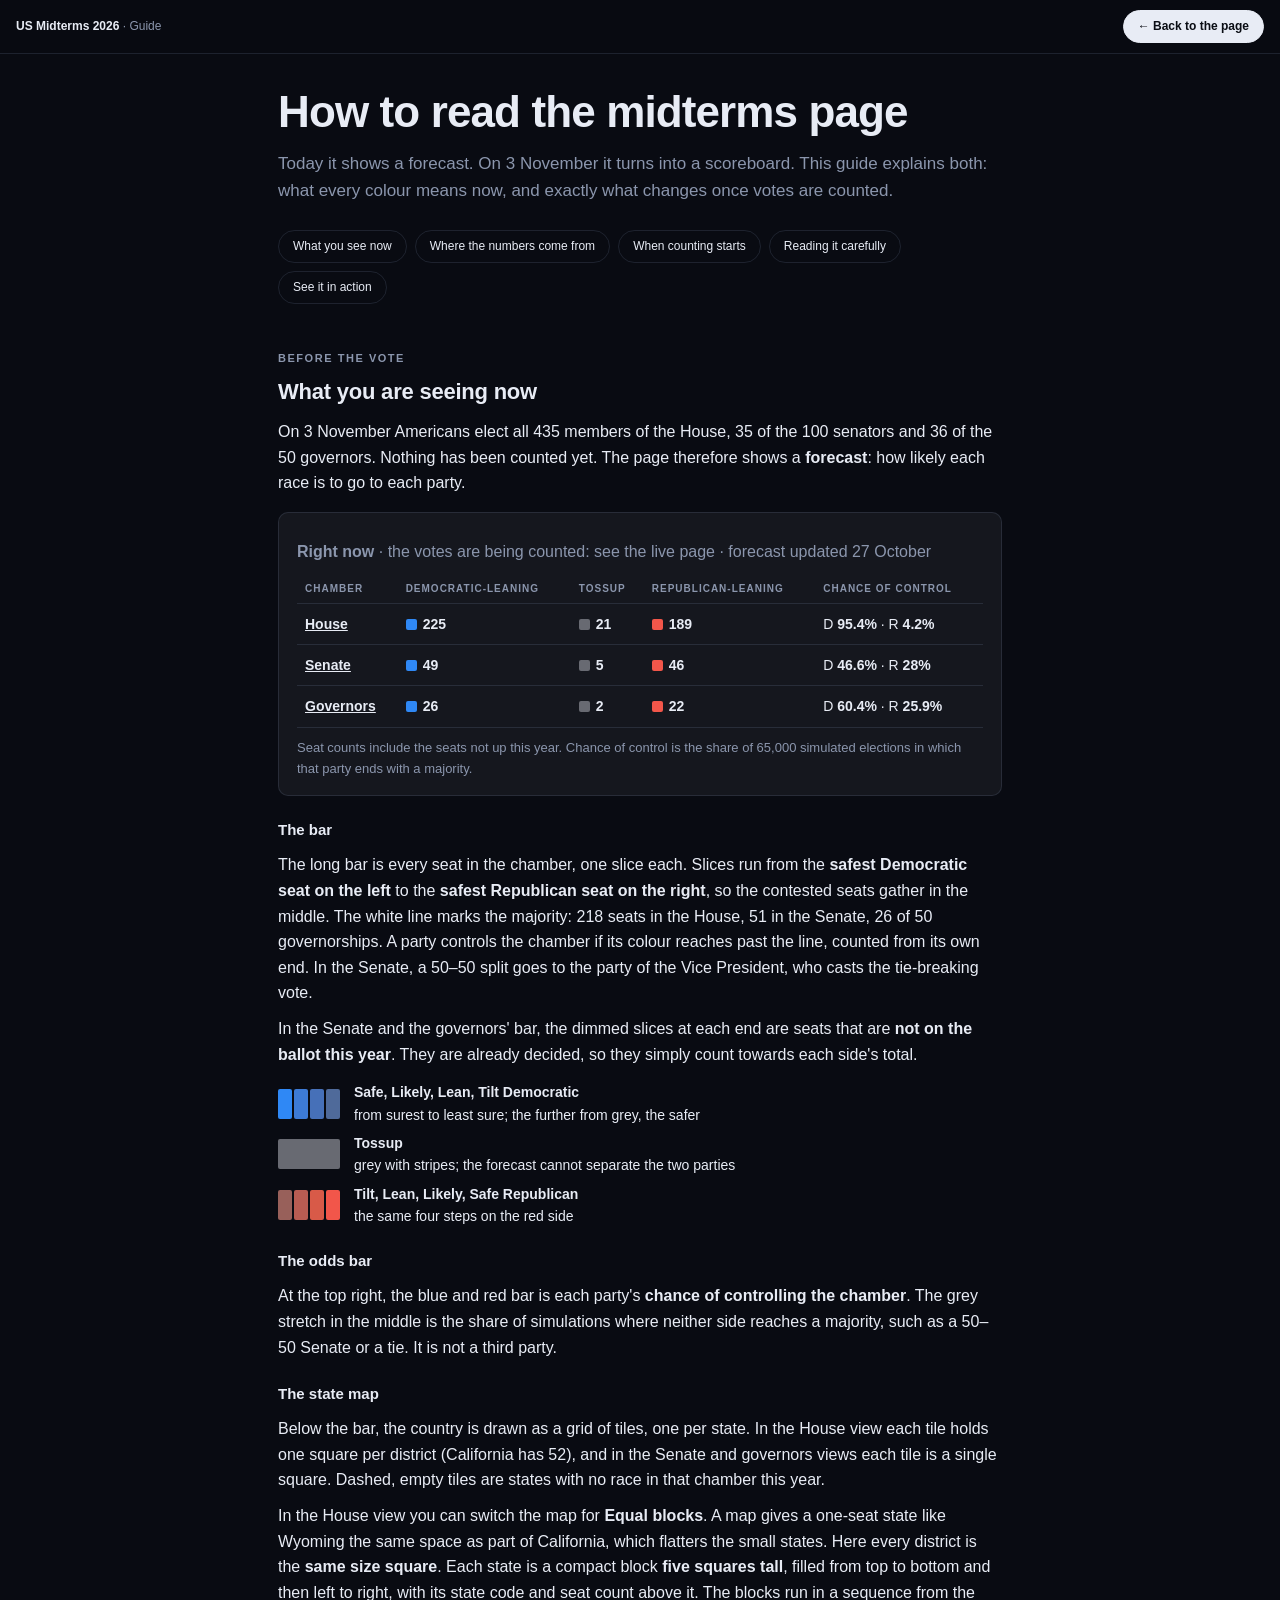
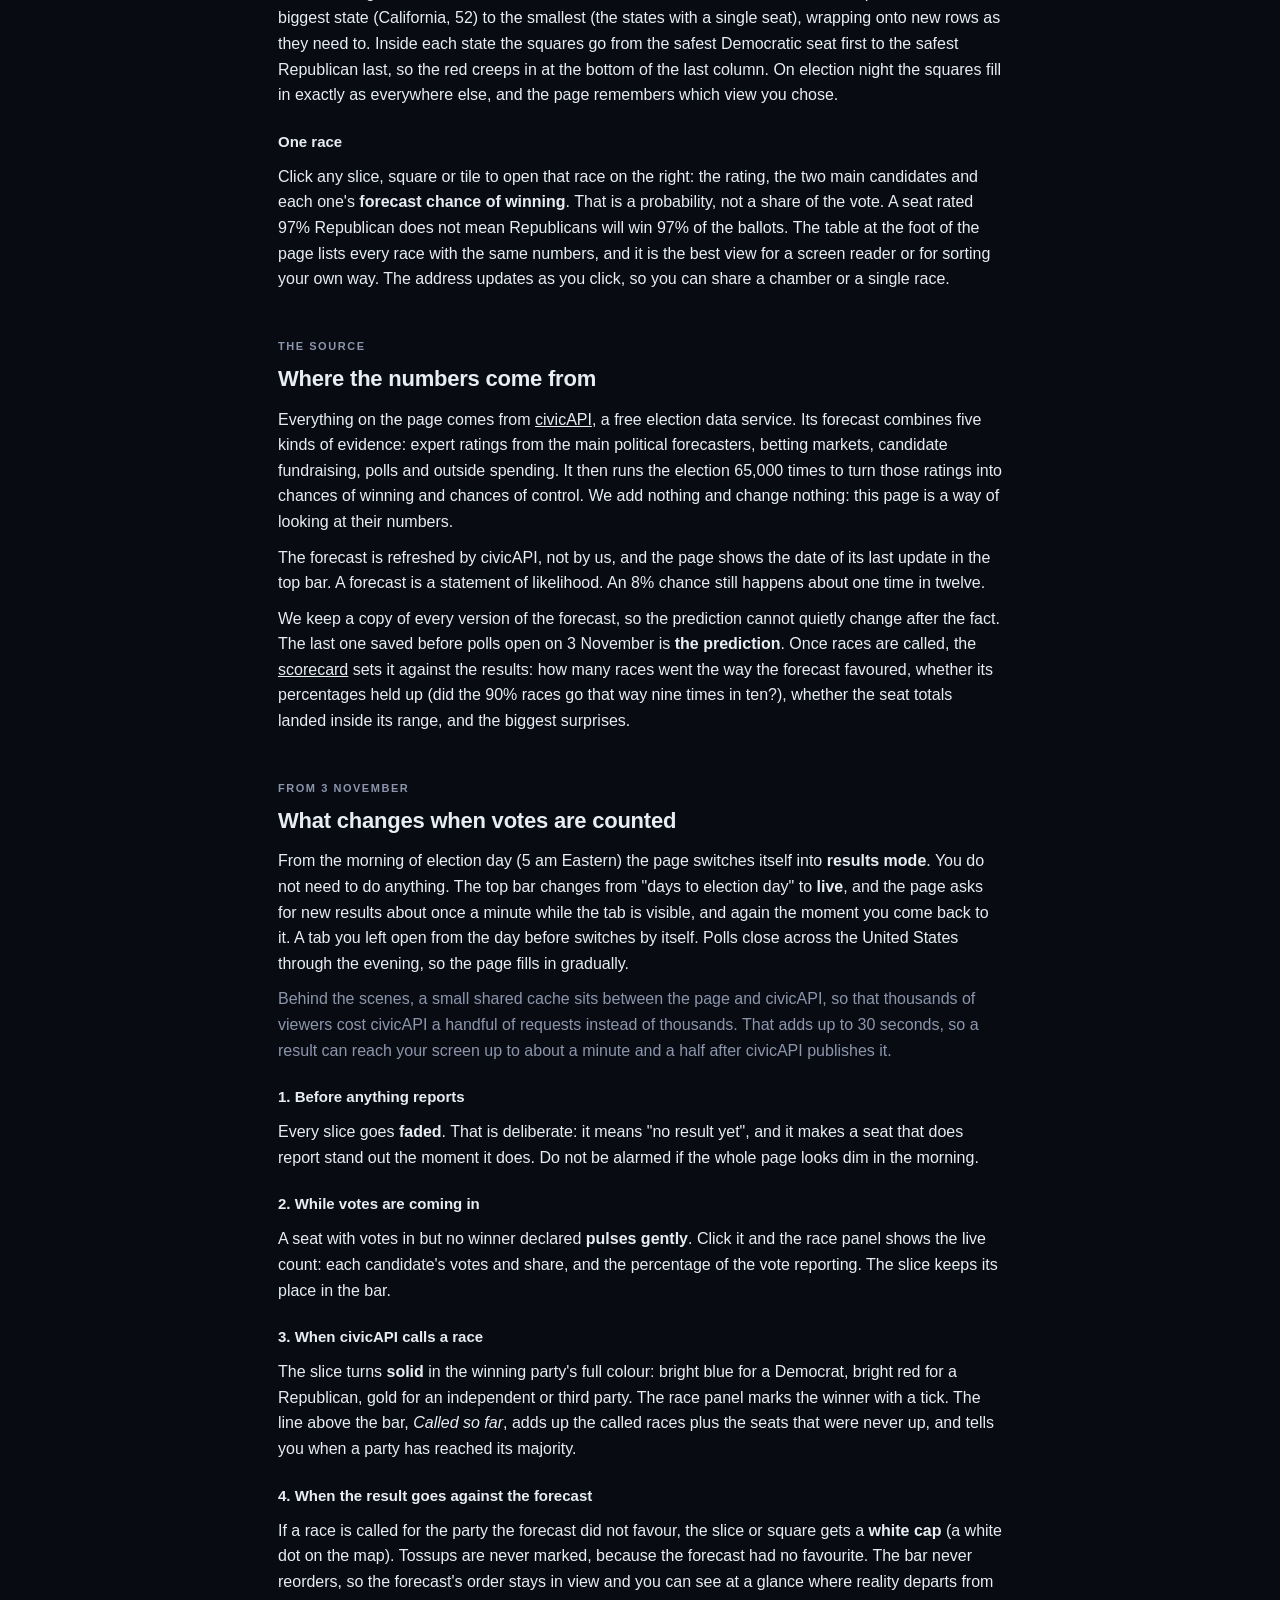
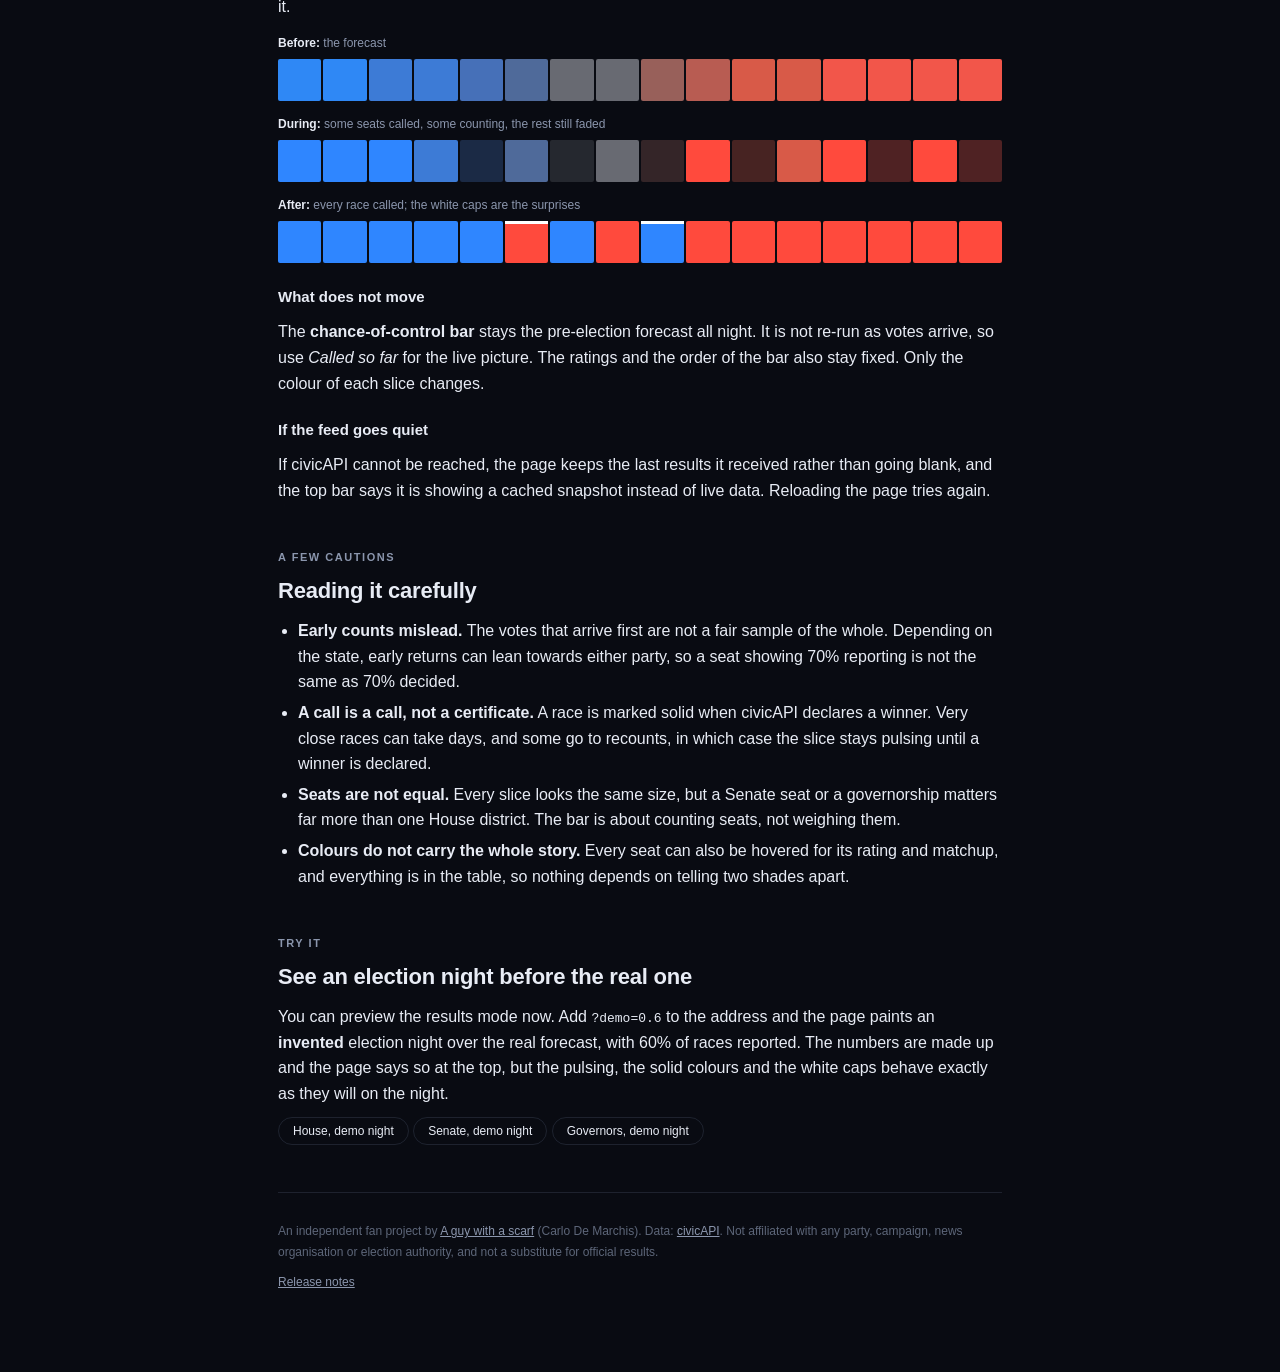
==== help/index.html @ 41df9115 "Senate: keep civicAPI's sound race ratings when its totals and odds are broken The 27 Oct Senate for" ====
<!doctype html>
<html lang="en">
<head>
<meta charset="utf-8">
<meta name="viewport" content="width=device-width,initial-scale=1,viewport-fit=cover">
<title>US Midterms 2026 — Guide: how to read it</title>
<meta name="theme-color" content="#090b12">
<link rel="icon" href="data:image/svg+xml,%3Csvg xmlns='http://www.w3.org/2000/svg' viewBox='0 0 32 32'%3E%3Crect width='32' height='32' rx='6' fill='%23090b12'/%3E%3Crect x='4' y='10' width='12' height='12' fill='%233a82e8'/%3E%3Crect x='16' y='10' width='12' height='12' fill='%23f0584a'/%3E%3C/svg%3E">
<meta name="description" content="How to read the US Midterms 2026 page: what the forecast shows today, where the numbers come from, and exactly what changes on the page once votes start to be counted on 3 November.">
<link rel="canonical" href="https://elections.aguywithascarf.com/help/">
<meta property="og:type" content="article">
<meta property="og:site_name" content="A Guy With A Scarf">
<meta property="og:title" content="US Midterms 2026 — Guide: how to read it">
<meta property="og:description" content="What the forecast shows today, where the numbers come from, and exactly what changes on the page once votes start to be counted on 3 November.">
<meta property="og:url" content="https://elections.aguywithascarf.com/help/">
<meta property="og:image" content="https://elections.aguywithascarf.com/img/og.png?v=1">
<meta property="og:image:width" content="1200">
<meta property="og:image:height" content="630">
<meta name="twitter:card" content="summary_large_image">
<meta name="twitter:title" content="US Midterms 2026 — Guide: how to read it">
<meta name="twitter:description" content="What the forecast shows today, and what changes once votes start to be counted.">
<meta name="twitter:image" content="https://elections.aguywithascarf.com/img/og.png?v=1">
<!-- Umami --><script>try{/[?&#]noumami\b/.test(location.href)&&localStorage.setItem('umami.disabled','1')}catch(e){}</script><script defer src="https://m.aguywithascarf.com/k.js" data-website-id="da7c4444-fe20-4f84-baaf-47d34355418b"></script>
<script defer src="https://dataviz.aguywithascarf.com/ver.js"></script><!-- End Umami -->
<style>
:root{
  --bg:#090b12; --ink:#e8ecf5; --dim:#8b96ad; --faint:#5d6679;
  --pan:rgba(255,255,255,.05); --line:rgba(150,166,205,.15);
  --r0:#2f88f5; --r1:#3d7bd6; --r2:#4670b8; --r3:#4f6a9a; --r4:#686a72;
  --r5:#98605a; --r6:#b85c52; --r7:#d85a48; --r8:#f2564a;
  --calD:#2f86ff; --calR:#ff4a3d; --calO:#e0b84a;
}
*{box-sizing:border-box;margin:0;padding:0}
html{background:var(--bg);scroll-behavior:smooth}
body{background:var(--bg);color:var(--ink);font-family:"Helvetica Neue",Helvetica,Arial,sans-serif;font-weight:300;
  -webkit-font-smoothing:antialiased;line-height:1.6}
a{color:var(--ink)}
b,strong{font-weight:700}
#top{position:sticky;top:0;z-index:20;display:flex;justify-content:space-between;align-items:center;gap:12px;flex-wrap:wrap;
  padding:10px 16px;background:rgba(9,11,18,.92);backdrop-filter:blur(14px);border-bottom:1px solid var(--line);font-size:12px;color:var(--dim)}
#top b{color:var(--ink)}
.pill{border:1px solid var(--line);color:var(--ink);border-radius:99px;padding:6px 14px;text-decoration:none;font-size:12px}
.pill:hover{border-color:rgba(150,166,205,.4)}
.pill.on{background:var(--ink);color:#0a0d14;font-weight:700;border-color:var(--ink)}
main{max-width:760px;margin:0 auto;padding:34px 18px 70px}
h1{font-size:clamp(28px,6vw,44px);font-weight:700;letter-spacing:-.02em;line-height:1.08;margin-bottom:14px}
.lede{font-size:17px;color:var(--dim);margin-bottom:26px}
h2{font-size:22px;font-weight:700;letter-spacing:-.01em;margin:46px 0 10px}
h2 small{display:block;font-size:11px;font-weight:700;letter-spacing:.14em;text-transform:uppercase;color:var(--dim);margin-bottom:6px}
h3{font-size:15px;font-weight:700;margin:22px 0 4px}
p{margin:10px 0}
p.dim,.dim{color:var(--dim)}
ul{margin:10px 0 10px 20px}
li{margin:5px 0}
.toc{display:flex;flex-wrap:wrap;gap:8px;margin:0 0 6px}
.card{background:var(--pan);border:1px solid var(--line);border-radius:10px;padding:16px 18px;margin:16px 0}
table{border-collapse:collapse;width:100%;font-size:14px}
th{font-size:10px;letter-spacing:.1em;text-transform:uppercase;color:var(--dim);text-align:left;padding:6px 8px;border-bottom:1px solid var(--line)}
td{padding:9px 8px;border-bottom:1px solid var(--line);white-space:nowrap}
td:first-child a{font-weight:700}
.n{font-variant-numeric:tabular-nums;font-weight:700}
.sw{display:inline-block;width:11px;height:11px;border-radius:2px;margin-right:6px;vertical-align:-1px}
.tblwrap{overflow-x:auto}

/* the little illustrations reuse the app's own colours and states */
.stage{margin:14px 0 4px}
.stage .cap{font-size:12px;color:var(--dim);margin:0 0 6px}
.stage .cap b{color:var(--ink)}
.mini{display:flex;gap:2px;height:42px}
.mini i{flex:1 1 0;border-radius:2px;position:relative;background:var(--c)}
.r0{--c:var(--r0)}.r1{--c:var(--r1)}.r2{--c:var(--r2)}.r3{--c:var(--r3)}
.r4{--c:var(--r4);background-image:repeating-linear-gradient(135deg,rgba(255,255,255,.32) 0 2px,transparent 2px 5px)}
.r5{--c:var(--r5)}.r6{--c:var(--r6)}.r7{--c:var(--r7)}.r8{--c:var(--r8)}
.p{opacity:.3}
.c{animation:pulse 1.5s ease-in-out infinite}
.cD{--c:var(--calD);background-image:none}.cR{--c:var(--calR);background-image:none}.cO{--c:var(--calO);background-image:none}
.up::after{content:"";position:absolute;left:0;right:0;top:0;height:3px;background:#fff}
@keyframes pulse{0%,100%{opacity:1}50%{opacity:.45}}
@media (prefers-reduced-motion:reduce){.c{animation:none}}
.key{display:grid;grid-template-columns:62px 1fr;gap:6px 14px;align-items:center;margin:14px 0}
.key .mini{height:30px}
.key .mini i{border-radius:2px}
.key .mini.one{width:62px}
.key span{font-size:14px}
.key span b{display:block}
.note{border-left:3px solid var(--line);padding:2px 0 2px 14px;color:var(--dim);margin:14px 0}
.note b{color:var(--ink)}
#foot{margin-top:50px;padding-top:18px;border-top:1px solid var(--line);font-size:12px;color:var(--faint);line-height:1.7}
#foot a{color:var(--dim)}
</style>
</head>
<body>
<div id="top">
  <span><b>US Midterms 2026</b> · Guide</span>
  <a class="pill on" href="../">← Back to the page</a>
</div>

<main>
  <h1>How to read the midterms page</h1>
  <p class="lede">Today it shows a forecast. On 3 November it turns into a scoreboard. This guide explains both: what every colour means now, and exactly what changes once votes are counted.</p>
  <div class="toc">
    <a class="pill" href="#now">What you see now</a>
    <a class="pill" href="#numbers">Where the numbers come from</a>
    <a class="pill" href="#night">When counting starts</a>
    <a class="pill" href="#careful">Reading it carefully</a>
    <a class="pill" href="#demo">See it in action</a>
  </div>

  <h2 id="now"><small>Before the vote</small>What you are seeing now</h2>
  <p>On 3 November Americans elect all 435 members of the House, 35 of the 100 senators and 36 of the 50 governors. Nothing has been counted yet. The page therefore shows a <strong>forecast</strong>: how likely each race is to go to each party.</p>

  <div class="card" id="rightnow">
    <p class="dim" id="rn-head">Loading today's forecast…</p>
    <div class="tblwrap"><table id="rn-tbl" hidden>
      <thead><tr><th>Chamber</th><th>Democratic-leaning</th><th>Tossup</th><th>Republican-leaning</th><th>Chance of control</th></tr></thead>
      <tbody></tbody>
    </table></div>
    <p class="dim" style="font-size:13px;margin-bottom:0">Seat counts include the seats not up this year. Chance of control is the share of 65,000 simulated elections in which that party ends with a majority.</p>
  </div>

  <h3>The bar</h3>
  <p>The long bar is every seat in the chamber, one slice each. Slices run from the <strong>safest Democratic seat on the left</strong> to the <strong>safest Republican seat on the right</strong>, so the contested seats gather in the middle. The white line marks the majority: 218 seats in the House, 51 in the Senate, 26 of 50 governorships. A party controls the chamber if its colour reaches past the line, counted from its own end. In the Senate, a 50–50 split goes to the party of the Vice President, who casts the tie-breaking vote.</p>
  <p>In the Senate and the governors' bar, the dimmed slices at each end are seats that are <strong>not on the ballot this year</strong>. They are already decided, so they simply count towards each side's total.</p>

  <div class="key">
    <div class="mini one"><i class="r0"></i><i class="r1"></i><i class="r2"></i><i class="r3"></i></div>
    <span><b>Safe, Likely, Lean, Tilt Democratic</b>from surest to least sure; the further from grey, the safer</span>
    <div class="mini one"><i class="r4"></i></div>
    <span><b>Tossup</b>grey with stripes; the forecast cannot separate the two parties</span>
    <div class="mini one"><i class="r5"></i><i class="r6"></i><i class="r7"></i><i class="r8"></i></div>
    <span><b>Tilt, Lean, Likely, Safe Republican</b>the same four steps on the red side</span>
  </div>

  <h3>The odds bar</h3>
  <p>At the top right, the blue and red bar is each party's <strong>chance of controlling the chamber</strong>. The grey stretch in the middle is the share of simulations where neither side reaches a majority, such as a 50–50 Senate or a tie. It is not a third party.</p>

  <h3>The state map</h3>
  <p>Below the bar, the country is drawn as a grid of tiles, one per state. In the House view each tile holds one square per district (California has 52), and in the Senate and governors views each tile is a single square. Dashed, empty tiles are states with no race in that chamber this year.</p>
  <p>In the House view you can switch the map for <strong>Equal blocks</strong>. A map gives a one-seat state like Wyoming the same space as part of California, which flatters the small states. Here every district is the <strong>same size square</strong>. Each state is a compact block <strong>five squares tall</strong>, filled from top to bottom and then left to right, with its state code and seat count above it. The blocks run in a sequence from the biggest state (California, 52) to the smallest (the states with a single seat), wrapping onto new rows as they need to. Inside each state the squares go from the safest Democratic seat first to the safest Republican last, so the red creeps in at the bottom of the last column. On election night the squares fill in exactly as everywhere else, and the page remembers which view you chose.</p>

  <h3>One race</h3>
  <p>Click any slice, square or tile to open that race on the right: the rating, the two main candidates and each one's <strong>forecast chance of winning</strong>. That is a probability, not a share of the vote. A seat rated 97% Republican does not mean Republicans will win 97% of the ballots. The table at the foot of the page lists every race with the same numbers, and it is the best view for a screen reader or for sorting your own way. The address updates as you click, so you can share a chamber or a single race.</p>

  <h2 id="numbers"><small>The source</small>Where the numbers come from</h2>
  <p>Everything on the page comes from <a href="https://civicapi.org" target="_blank" rel="noopener">civicAPI</a>, a free election data service. Its forecast combines five kinds of evidence: expert ratings from the main political forecasters, betting markets, candidate fundraising, polls and outside spending. It then runs the election 65,000 times to turn those ratings into chances of winning and chances of control. We add nothing and change nothing: this page is a way of looking at their numbers.</p>
  <p>The forecast is refreshed by civicAPI, not by us, and the page shows the date of its last update in the top bar. A forecast is a statement of likelihood. An 8% chance still happens about one time in twelve.</p>
  <p>We keep a copy of every version of the forecast, so the prediction cannot quietly change after the fact. The last one saved before polls open on 3 November is <strong>the prediction</strong>. Once races are called, the <a href="../scorecard/">scorecard</a> sets it against the results: how many races went the way the forecast favoured, whether its percentages held up (did the 90% races go that way nine times in ten?), whether the seat totals landed inside its range, and the biggest surprises.</p>

  <h2 id="night"><small>From 3 November</small>What changes when votes are counted</h2>
  <p>From the morning of election day (5 am Eastern) the page switches itself into <strong>results mode</strong>. You do not need to do anything. The top bar changes from "days to election day" to <strong>live</strong>, and the page asks for new results about once a minute while the tab is visible, and again the moment you come back to it. A tab you left open from the day before switches by itself. Polls close across the United States through the evening, so the page fills in gradually.</p>
  <p class="dim">Behind the scenes, a small shared cache sits between the page and civicAPI, so that thousands of viewers cost civicAPI a handful of requests instead of thousands. That adds up to 30 seconds, so a result can reach your screen up to about a minute and a half after civicAPI publishes it.</p>

  <h3>1. Before anything reports</h3>
  <p>Every slice goes <strong>faded</strong>. That is deliberate: it means "no result yet", and it makes a seat that does report stand out the moment it does. Do not be alarmed if the whole page looks dim in the morning.</p>

  <h3>2. While votes are coming in</h3>
  <p>A seat with votes in but no winner declared <strong>pulses gently</strong>. Click it and the race panel shows the live count: each candidate's votes and share, and the percentage of the vote reporting. The slice keeps its place in the bar.</p>

  <h3>3. When civicAPI calls a race</h3>
  <p>The slice turns <strong>solid</strong> in the winning party's full colour: bright blue for a Democrat, bright red for a Republican, gold for an independent or third party. The race panel marks the winner with a tick. The line above the bar, <em>Called so far</em>, adds up the called races plus the seats that were never up, and tells you when a party has reached its majority.</p>

  <h3>4. When the result goes against the forecast</h3>
  <p>If a race is called for the party the forecast did not favour, the slice or square gets a <strong>white cap</strong> (a white dot on the map). Tossups are never marked, because the forecast had no favourite. The bar never reorders, so the forecast's order stays in view and you can see at a glance where reality departs from it.</p>

  <div class="stage"><p class="cap"><b>Before:</b> the forecast</p>
    <div class="mini" data-mini="r0 r0 r1 r1 r2 r3 r4 r4 r5 r6 r7 r7 r8 r8 r8 r8" data-state=""></div></div>
  <div class="stage"><p class="cap"><b>During:</b> some seats called, some counting, the rest still faded</p>
    <div class="mini" data-mini="r0 r0 r1 r1 r2 r3 r4 r4 r5 r6 r7 r7 r8 r8 r8 r8" data-state="D D D c p c p c p R p c R p R p"></div></div>
  <div class="stage"><p class="cap"><b>After:</b> every race called; the white caps are the surprises</p>
    <div class="mini" data-mini="r0 r0 r1 r1 r2 r3 r4 r4 r5 r6 r7 r7 r8 r8 r8 r8" data-state="D D D D D R! D R D! R R R R R R R"></div></div>

  <h3>What does not move</h3>
  <p>The <strong>chance-of-control bar</strong> stays the pre-election forecast all night. It is not re-run as votes arrive, so use <em>Called so far</em> for the live picture. The ratings and the order of the bar also stay fixed. Only the colour of each slice changes.</p>

  <h3>If the feed goes quiet</h3>
  <p>If civicAPI cannot be reached, the page keeps the last results it received rather than going blank, and the top bar says it is showing a cached snapshot instead of live data. Reloading the page tries again.</p>

  <h2 id="careful"><small>A few cautions</small>Reading it carefully</h2>
  <ul>
    <li><strong>Early counts mislead.</strong> The votes that arrive first are not a fair sample of the whole. Depending on the state, early returns can lean towards either party, so a seat showing 70% reporting is not the same as 70% decided.</li>
    <li><strong>A call is a call, not a certificate.</strong> A race is marked solid when civicAPI declares a winner. Very close races can take days, and some go to recounts, in which case the slice stays pulsing until a winner is declared.</li>
    <li><strong>Seats are not equal.</strong> Every slice looks the same size, but a Senate seat or a governorship matters far more than one House district. The bar is about counting seats, not weighing them.</li>
    <li><strong>Colours do not carry the whole story.</strong> Every seat can also be hovered for its rating and matchup, and everything is in the table, so nothing depends on telling two shades apart.</li>
  </ul>

  <h2 id="demo"><small>Try it</small>See an election night before the real one</h2>
  <p>You can preview the results mode now. Add <code>?demo=0.6</code> to the address and the page paints an <strong>invented</strong> election night over the real forecast, with 60% of races reported. The numbers are made up and the page says so at the top, but the pulsing, the solid colours and the white caps behave exactly as they will on the night.</p>
  <p>
    <a class="pill" href="../?demo=0.6#house">House, demo night</a>
    <a class="pill" href="../?demo=0.6#senate">Senate, demo night</a>
    <a class="pill" href="../?demo=0.6#gov">Governors, demo night</a>
  </p>

  <div id="foot">
    <p>An independent fan project by <a href="https://dataviz.aguywithascarf.com/">A guy with a scarf</a> (Carlo De Marchis). Data: <a href="https://civicapi.org" target="_blank" rel="noopener">civicAPI</a>. Not affiliated with any party, campaign, news organisation or election authority, and not a substitute for official results.</p>
    <p><a href="https://dataviz.aguywithascarf.com/releases/#midterms">Release notes</a> <a class="agwas-ver" data-agwas-ver="midterms" href="https://dataviz.aguywithascarf.com/releases/#midterms"></a></p>
  </div>
</main>

<script>
(() => {
'use strict';
const API = 'https://civicapi.org/api/v2';
const CH = [['house','House','house',218],['senate','Senate','senate',51],['gov','Governors','governor',26]];

/* the three little illustrations: classes per bar, then a state per bar
   D / R / O = called, c = counting, p = not yet reported, a trailing ! = against the forecast */
document.querySelectorAll('[data-mini]').forEach(el => {
  const r = el.dataset.mini.split(' '), s = el.dataset.state ? el.dataset.state.split(' ') : [];
  el.innerHTML = r.map((c, i) => {
    const st = s[i] || '', up = st.endsWith('!'), k = st.replace('!', '');
    const cls = [c, k === 'c' ? 'c' : k === 'p' ? 'p' : k ? 'c' + k : '', up ? 'up' : ''].filter(Boolean).join(' ');
    return `<i class="${cls}"></i>`;
  }).join('');
});

async function getJSON(url, fallback) {
  try { const r = await fetch(url, {cache:'no-store'}); if (!r.ok) throw 0; return await r.json(); }
  catch (e) { return (await fetch(fallback)).json(); }
}
(async () => {
  try {
    const fcs = await Promise.all(CH.map(([k,,slug]) => getJSON(`${API}/forecast/${slug}/2026/civicapi`, `../data/forecast-${k}.json`)));
    // a forecast that cannot be right (seat totals that do not add up, chances of control above 100% in
    // total): when its per-race ratings are sound they are kept and only the totals and odds come from the
    // last sane copy bundled with the site; otherwise that whole copy is used
    const SIZE = {house: 435, senate: 100, gov: 50}, RACES = {house: 435, senate: 35, gov: 36}, replaced = [], fixed = [];
    const bad = (k, f) => { const t = f.totals || {}, m = f.monte_carlo || {};
      return ((t.democrat || 0) + (t.republican || 0) + (t.tossup || 0) + (t.independent || 0)) !== SIZE[k] || (m.prob_democrat_majority || 0) + (m.prob_republican_majority || 0) > 100.5; };
    const tally = st => { const r = Object.values(st).map(s => s.rating || ''); return {democrat: r.filter(x => / D$/.test(x)).length, republican: r.filter(x => / R$/.test(x)).length, tossup: r.filter(x => x === 'Tossup').length, independent: 0}; };
    for (let i = 0; i < CH.length; i++) {
      const [k, label] = CH[i];
      if (!bad(k, fcs[i])) continue;
      try {
        const old = await (await fetch(`../data/forecast-${k}.json`)).json(), f = fcs[i];
        let t = null;
        if (!bad(k, old) && Object.keys(f.states || {}).length === RACES[k]) {
          const a = tally(f.states), b = tally(old.states); t = {};
          for (const p of Object.keys(a)) t[p] = (old.totals[p] || 0) - b[p] + a[p];
          if (Object.values(t).reduce((x, y) => x + y, 0) !== SIZE[k]) t = null;
        }
        if (t) { fcs[i] = {...f, totals: t, monte_carlo: old.monte_carlo}; fixed.push(label); }
        else { fcs[i] = old; replaced.push(label); }
      } catch (e) {}
    }
    const rows = CH.map(([k, label, , need], i) => {
      const f = fcs[i], t = f.totals || {}, m = f.monte_carlo || {};
      return `<tr><td><a href="../#${k}">${label}</a></td>
        <td class="n"><span class="sw" style="background:var(--r0)"></span>${t.democrat ?? '–'}</td>
        <td class="n"><span class="sw" style="background:var(--r4)"></span>${t.tossup ?? '–'}</td>
        <td class="n"><span class="sw" style="background:var(--r8)"></span>${t.republican ?? '–'}</td>
        <td>D <span class="n">${m.prob_democrat_majority ?? '–'}%</span> · R <span class="n">${m.prob_republican_majority ?? '–'}%</span></td></tr>`;
    }).join('');
    document.querySelector('#rn-tbl tbody').innerHTML = rows;
    document.querySelector('#rn-tbl').hidden = false;
    const upd = fcs[0].last_updated ? new Date(fcs[0].last_updated + 'T00:00:00Z').toLocaleDateString('en-GB', {day:'numeric', month:'long', timeZone:'UTC'}) : '';
    const days = Math.ceil((Date.UTC(2026, 10, 3, 12) - Date.now()) / 864e5);
    const when = days > 1 ? `${days} days to election day` : days === 1 ? 'one day to election day' : days === 0 ? 'election day' : 'the votes are being counted: see the live page';
    document.getElementById('rn-head').innerHTML = `<b>Right now</b> · ${when} · forecast updated ${upd}`;
    if (fixed.length) document.getElementById('rn-head').innerHTML += `<br><span style="color:#e0b84a">civicAPI's latest ${fixed.join(' and ')} odds failed our sanity checks, so ${fixed.length > 1 ? 'those rows show' : 'that row shows'} its current race ratings with the odds from the earlier forecast.</span>`;
    if (replaced.length) document.getElementById('rn-head').innerHTML += `<br><span style="color:#e0b84a">civicAPI's latest ${replaced.join(' and ')} forecast failed our sanity checks, so ${replaced.length > 1 ? 'those rows show' : 'that row shows'} the earlier one.</span>`;
  } catch (e) {
    document.getElementById('rn-head').textContent = 'The live forecast could not be loaded. The explanation below still applies.';
  }
})();
})();
</script>
</body>
</html>
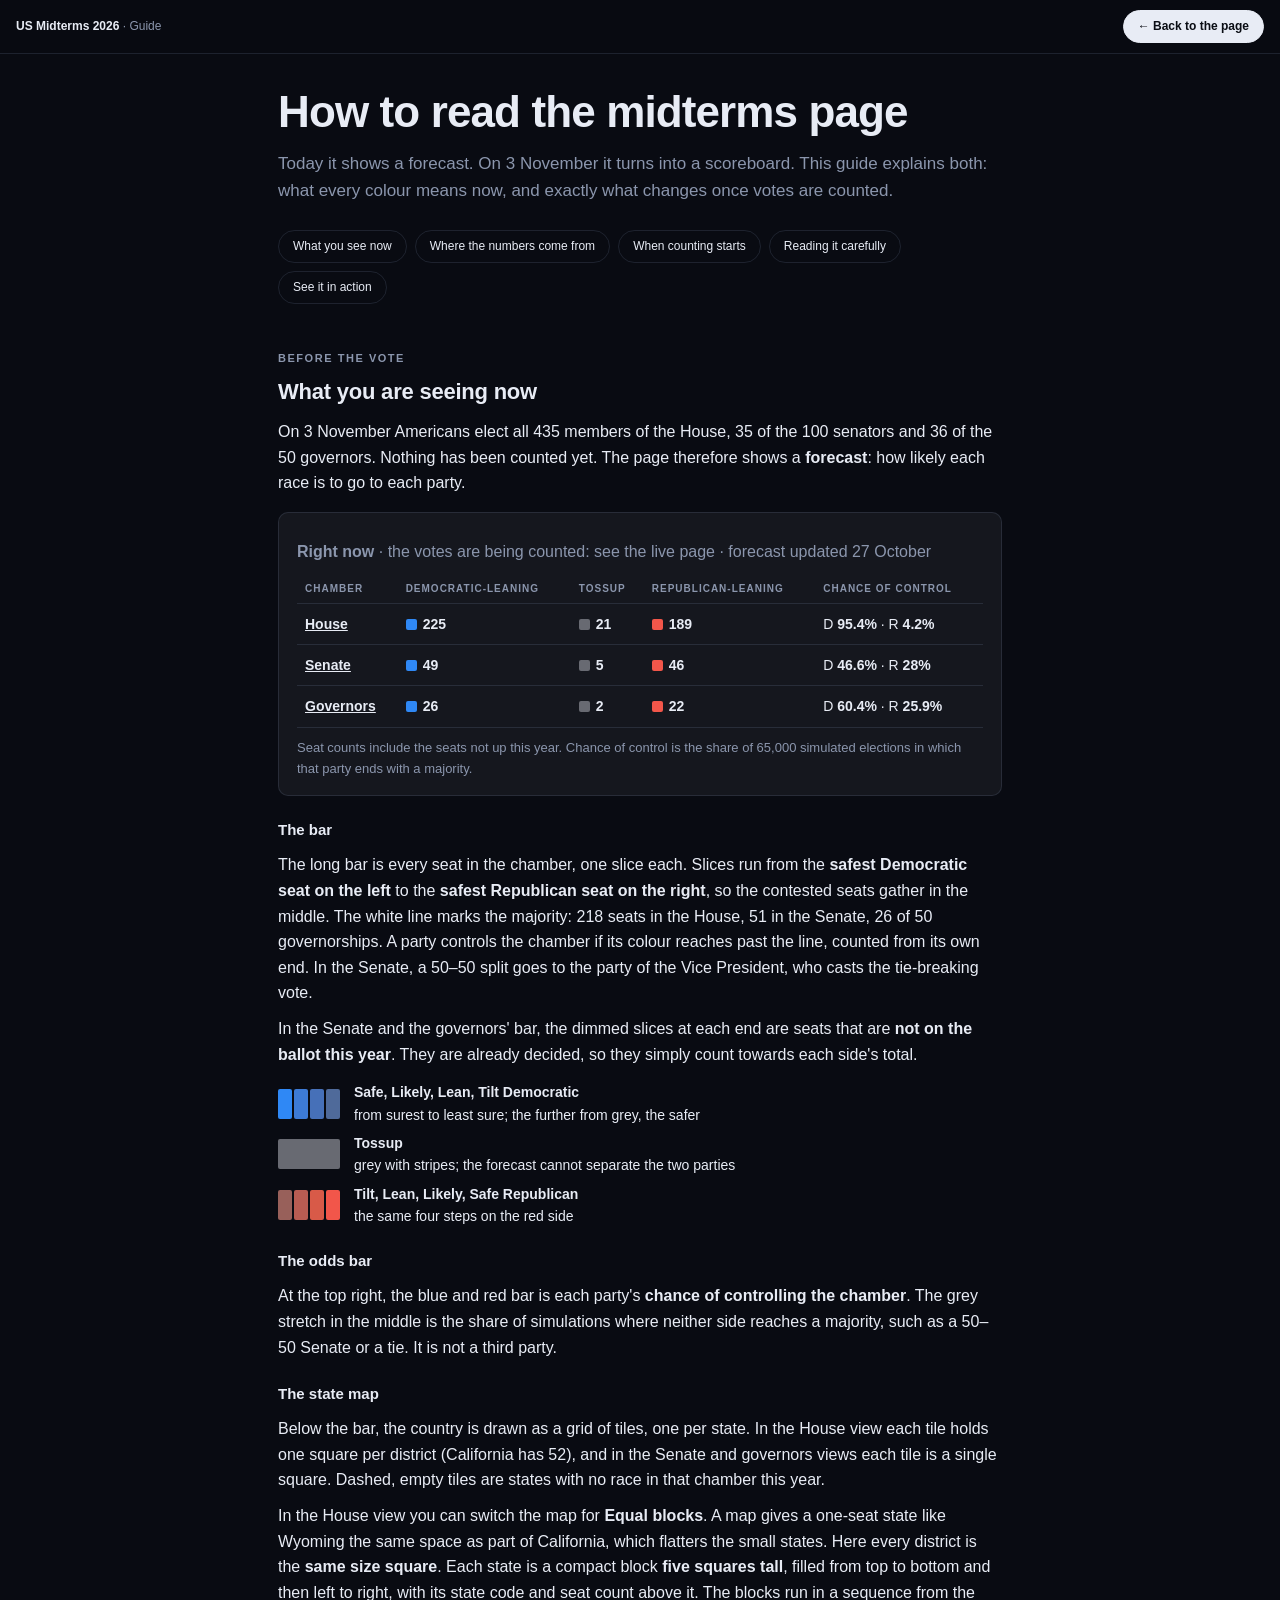
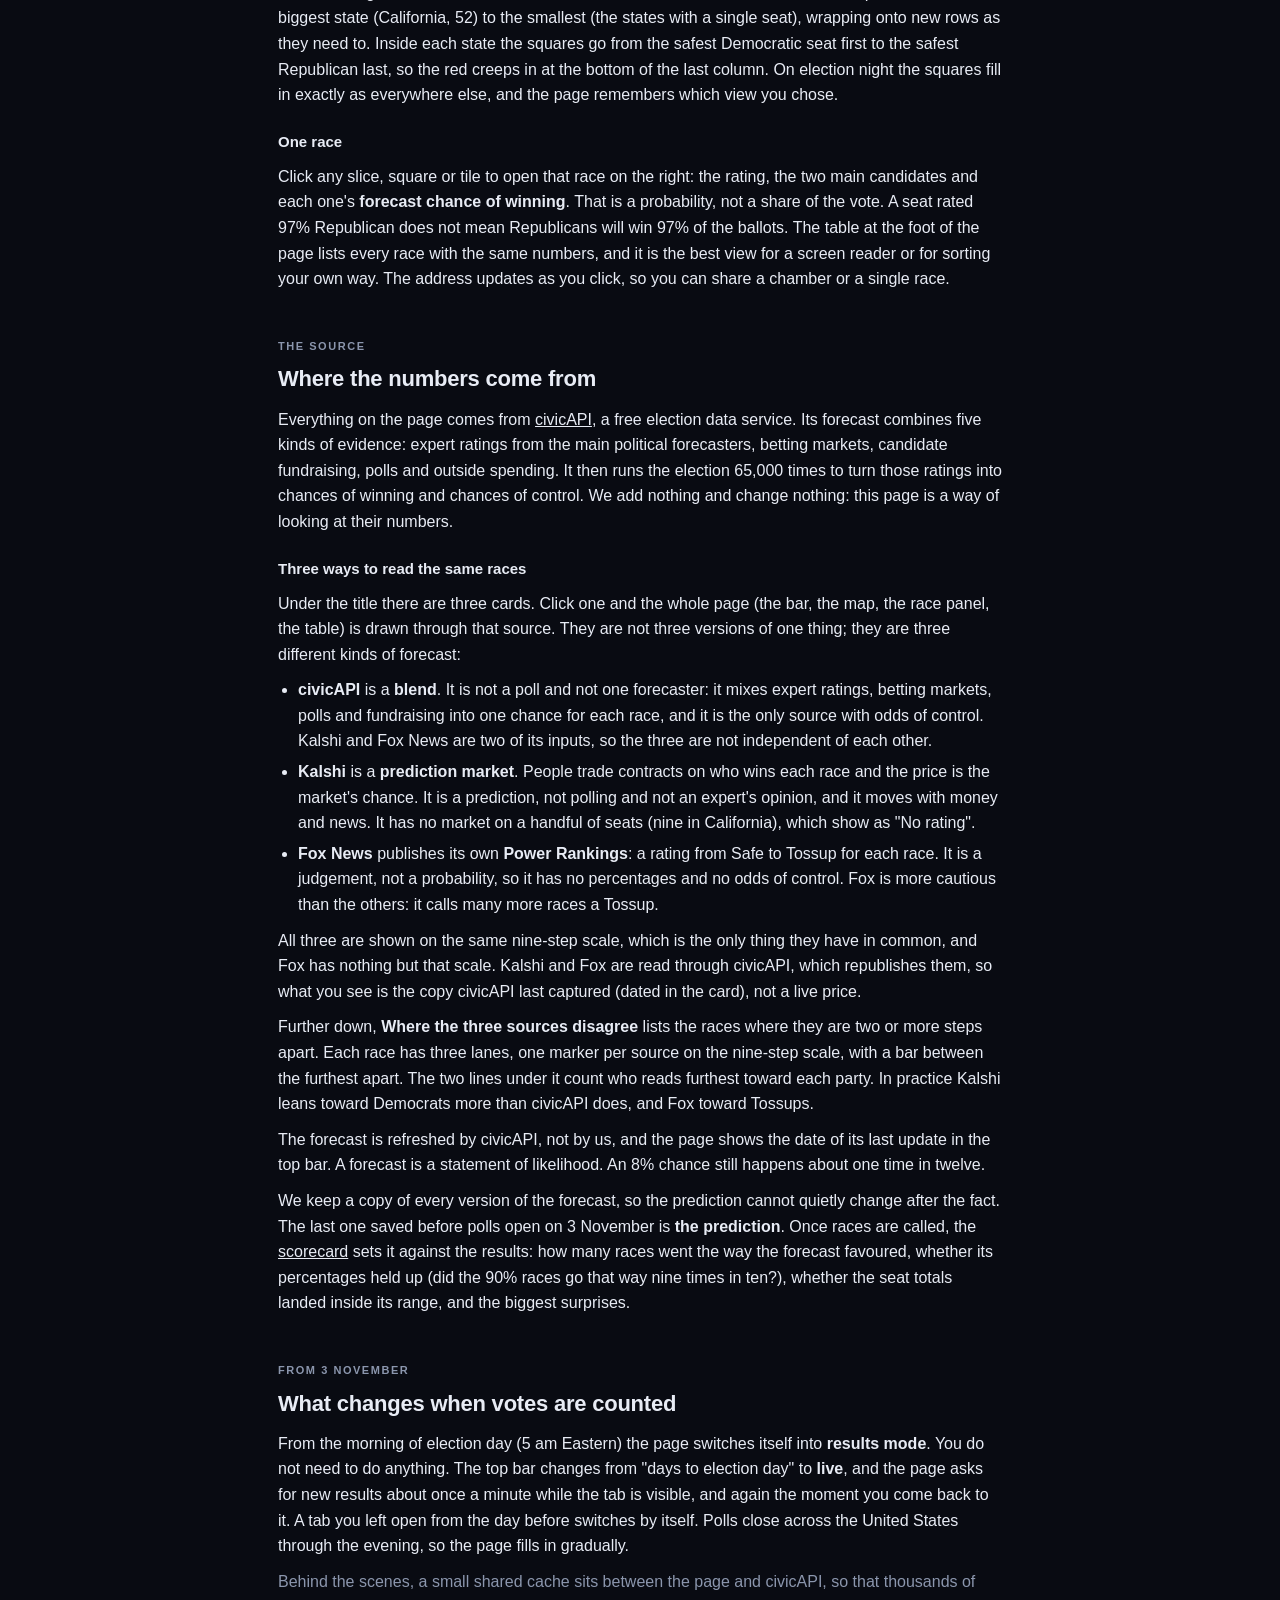
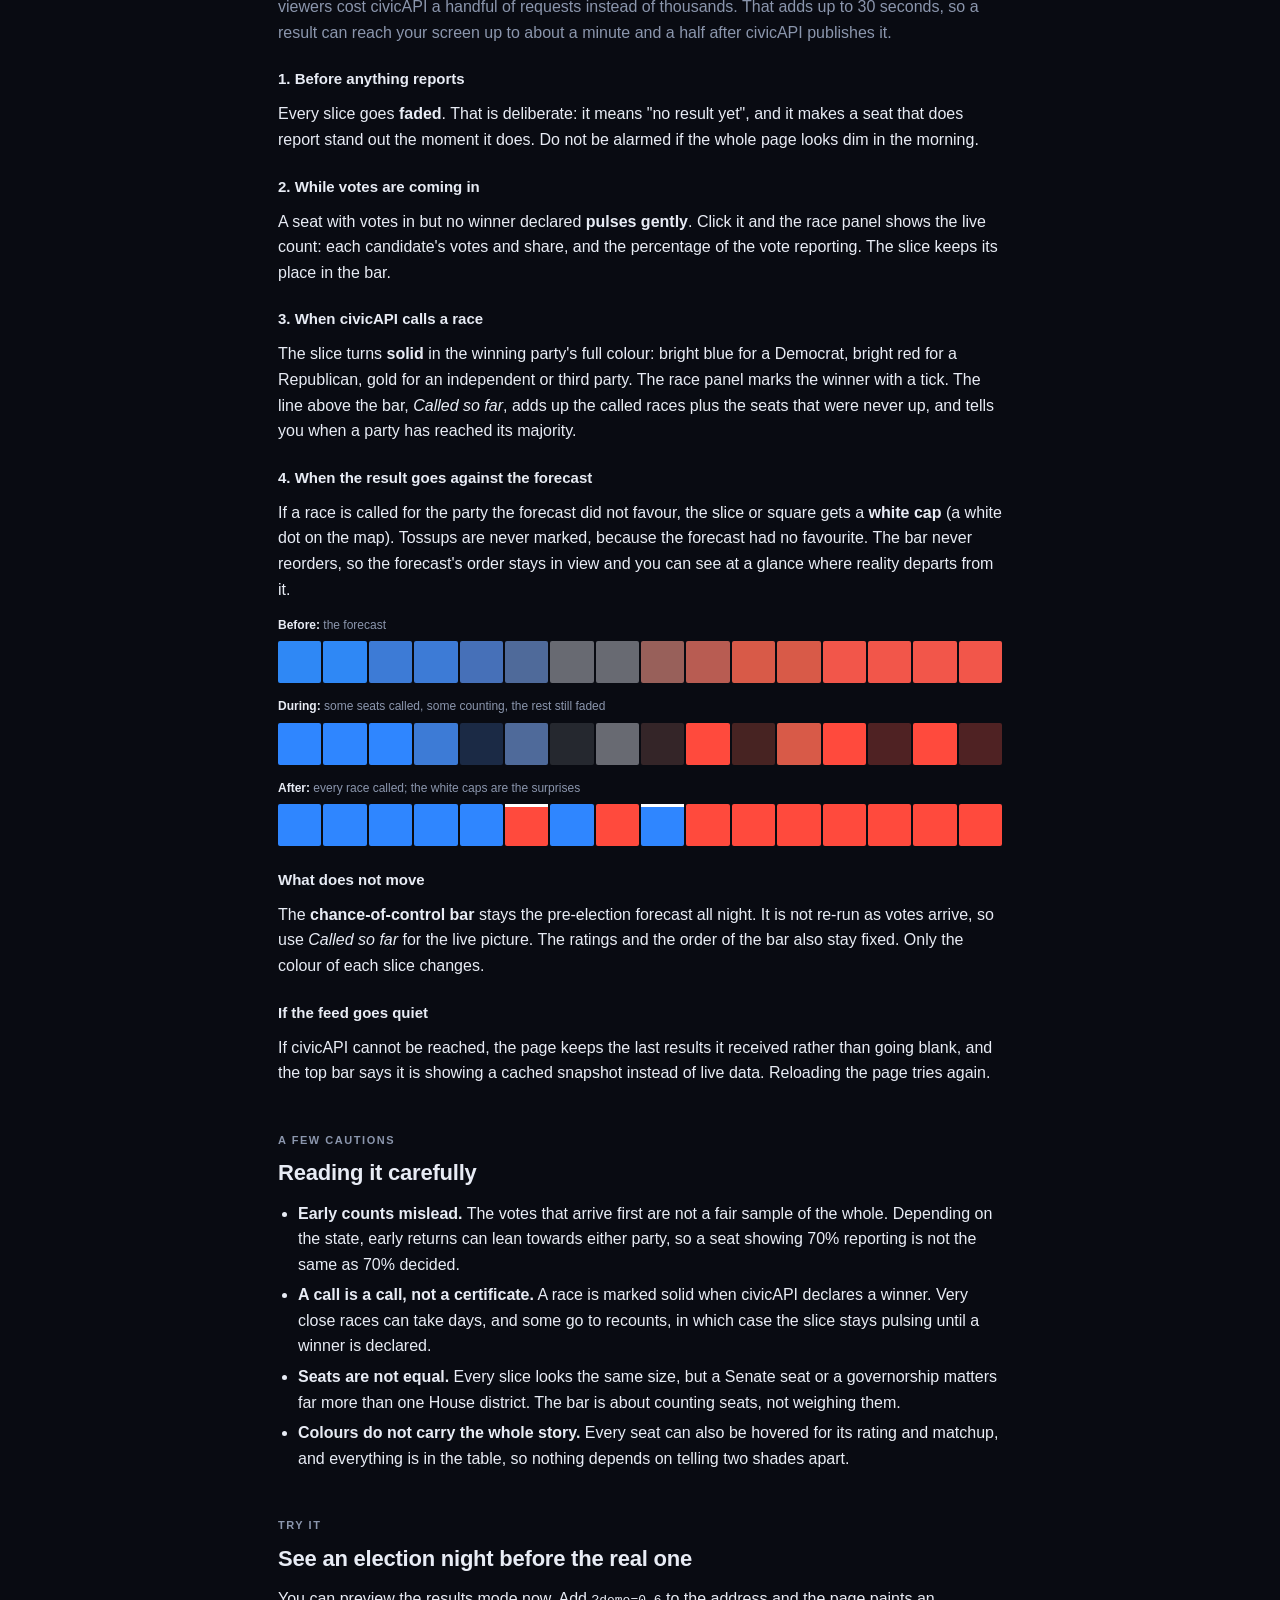
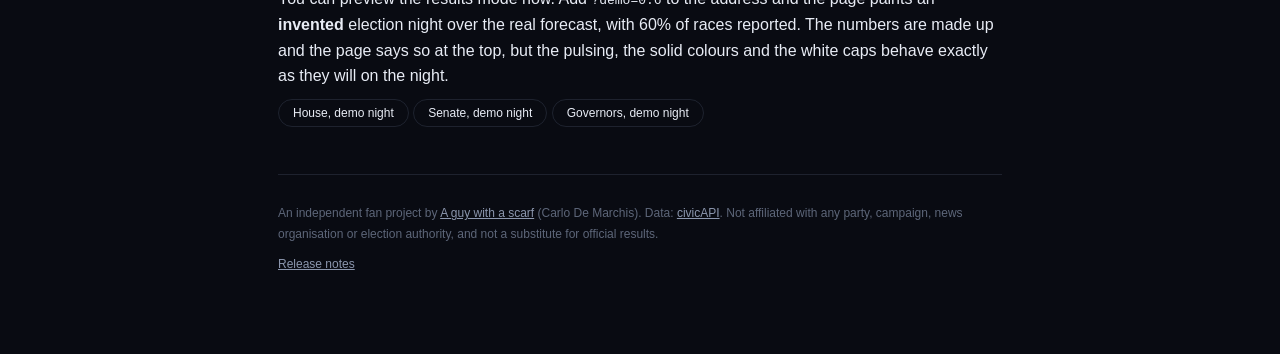
==== commit b77fbb7d: "Three sources: switch the page between civicAPI, Kalshi and Fox News, and show where they disagree S" ====
--- a/help/index.html
+++ b/help/index.html
@@ -143,6 +143,15 @@
 
   <h2 id="numbers"><small>The source</small>Where the numbers come from</h2>
   <p>Everything on the page comes from <a href="https://civicapi.org" target="_blank" rel="noopener">civicAPI</a>, a free election data service. Its forecast combines five kinds of evidence: expert ratings from the main political forecasters, betting markets, candidate fundraising, polls and outside spending. It then runs the election 65,000 times to turn those ratings into chances of winning and chances of control. We add nothing and change nothing: this page is a way of looking at their numbers.</p>
+  <h3>Three ways to read the same races</h3>
+  <p>Under the title there are three cards. Click one and the whole page (the bar, the map, the race panel, the table) is drawn through that source. They are not three versions of one thing; they are three different kinds of forecast:</p>
+  <ul>
+    <li><strong>civicAPI</strong> is a <strong>blend</strong>. It is not a poll and not one forecaster: it mixes expert ratings, betting markets, polls and fundraising into one chance for each race, and it is the only source with odds of control. Kalshi and Fox News are two of its inputs, so the three are not independent of each other.</li>
+    <li><strong>Kalshi</strong> is a <strong>prediction market</strong>. People trade contracts on who wins each race and the price is the market's chance. It is a prediction, not polling and not an expert's opinion, and it moves with money and news. It has no market on a handful of seats (nine in California), which show as "No rating".</li>
+    <li><strong>Fox News</strong> publishes its own <strong>Power Rankings</strong>: a rating from Safe to Tossup for each race. It is a judgement, not a probability, so it has no percentages and no odds of control. Fox is more cautious than the others: it calls many more races a Tossup.</li>
+  </ul>
+  <p>All three are shown on the same nine-step scale, which is the only thing they have in common, and Fox has nothing but that scale. Kalshi and Fox are read through civicAPI, which republishes them, so what you see is the copy civicAPI last captured (dated in the card), not a live price.</p>
+  <p>Further down, <strong>Where the three sources disagree</strong> lists the races where they are two or more steps apart. Each race has three lanes, one marker per source on the nine-step scale, with a bar between the furthest apart. The two lines under it count who reads furthest toward each party. In practice Kalshi leans toward Democrats more than civicAPI does, and Fox toward Tossups.</p>
   <p>The forecast is refreshed by civicAPI, not by us, and the page shows the date of its last update in the top bar. A forecast is a statement of likelihood. An 8% chance still happens about one time in twelve.</p>
   <p>We keep a copy of every version of the forecast, so the prediction cannot quietly change after the fact. The last one saved before polls open on 3 November is <strong>the prediction</strong>. Once races are called, the <a href="../scorecard/">scorecard</a> sets it against the results: how many races went the way the forecast favoured, whether its percentages held up (did the 90% races go that way nine times in ten?), whether the seat totals landed inside its range, and the biggest surprises.</p>
 
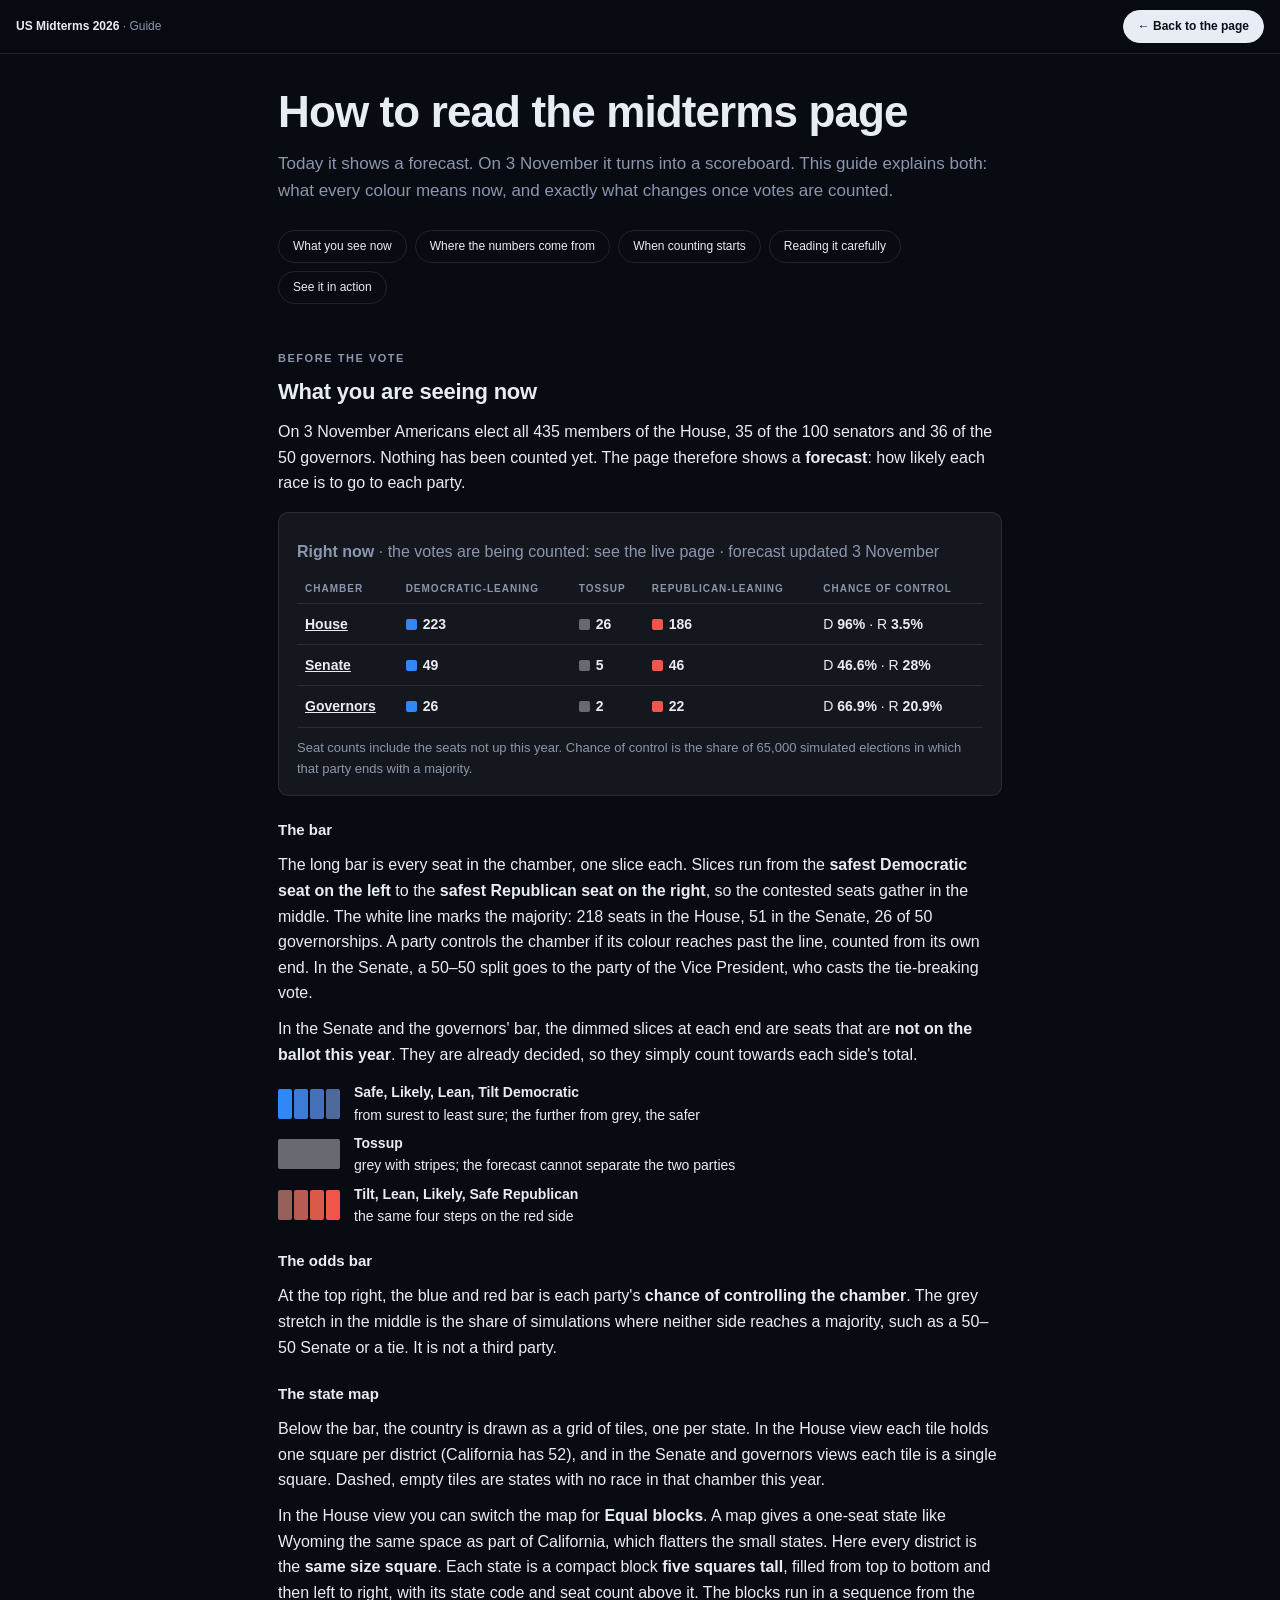
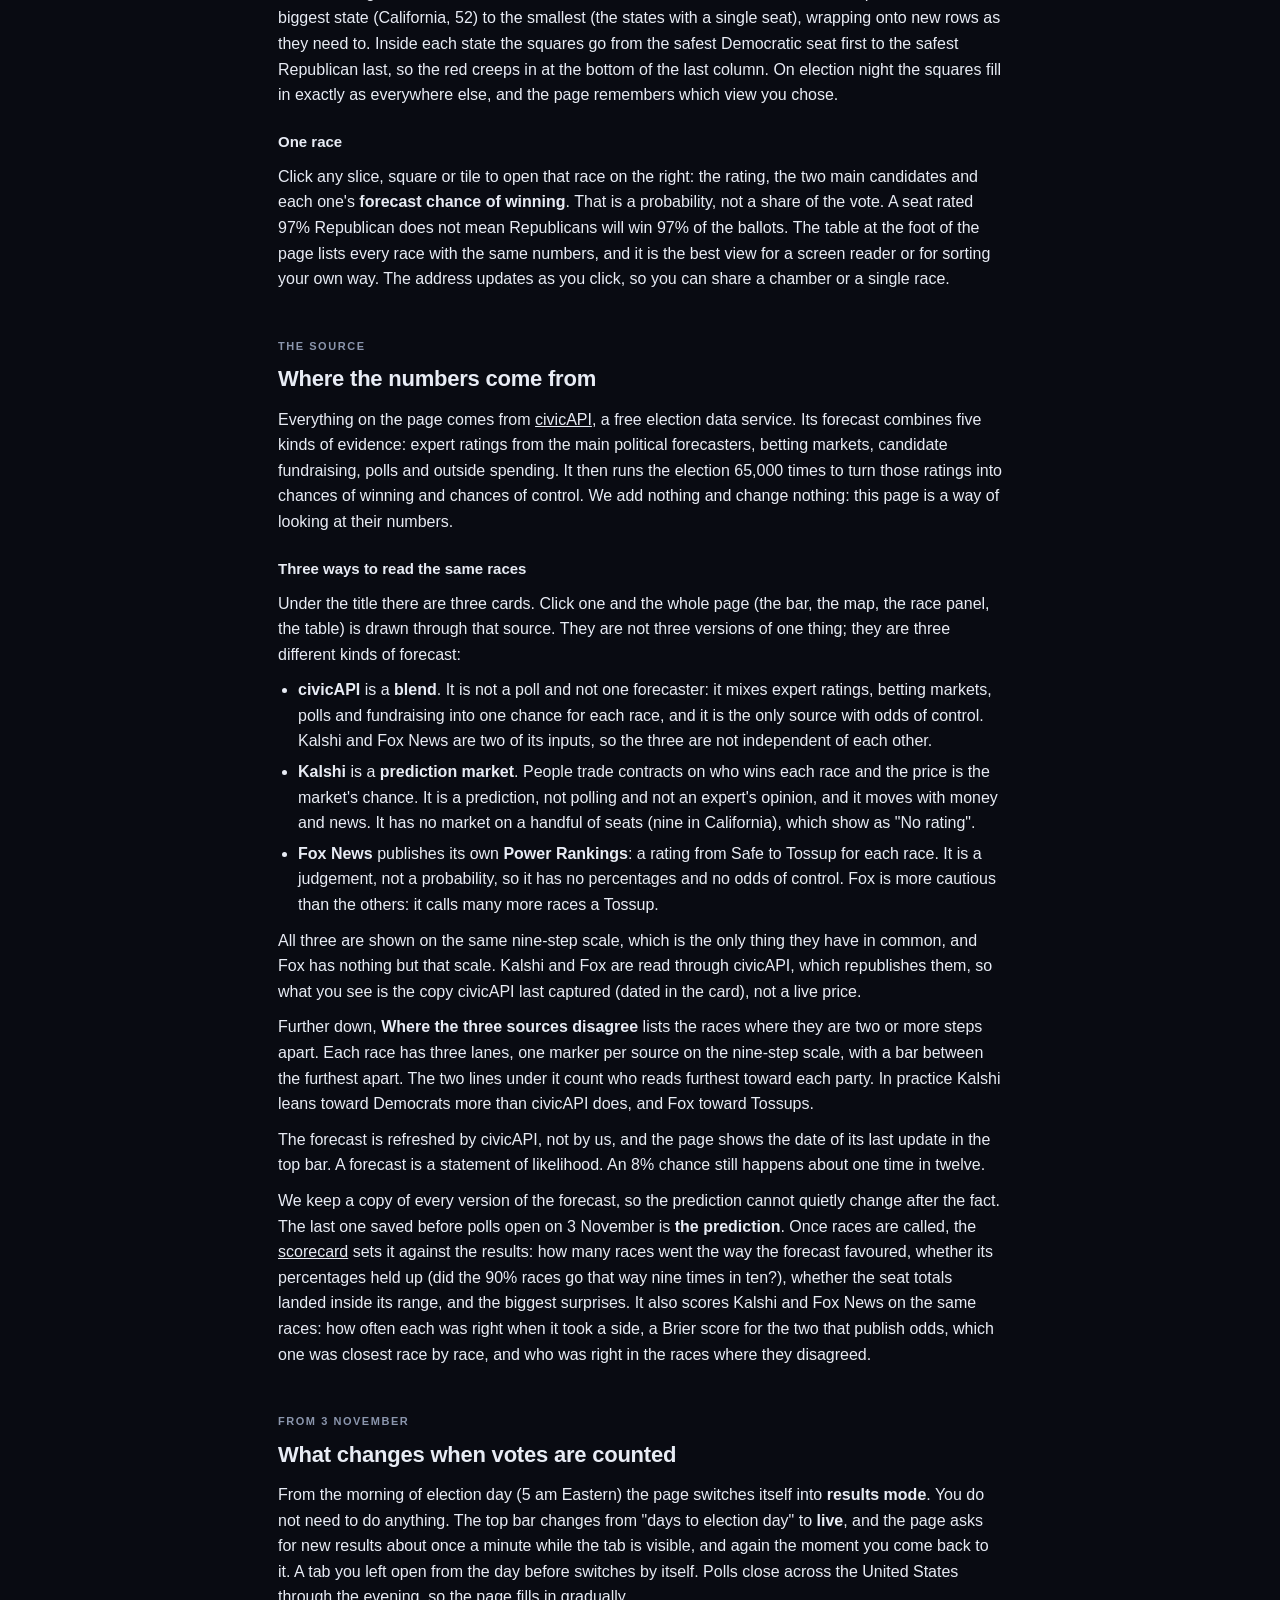
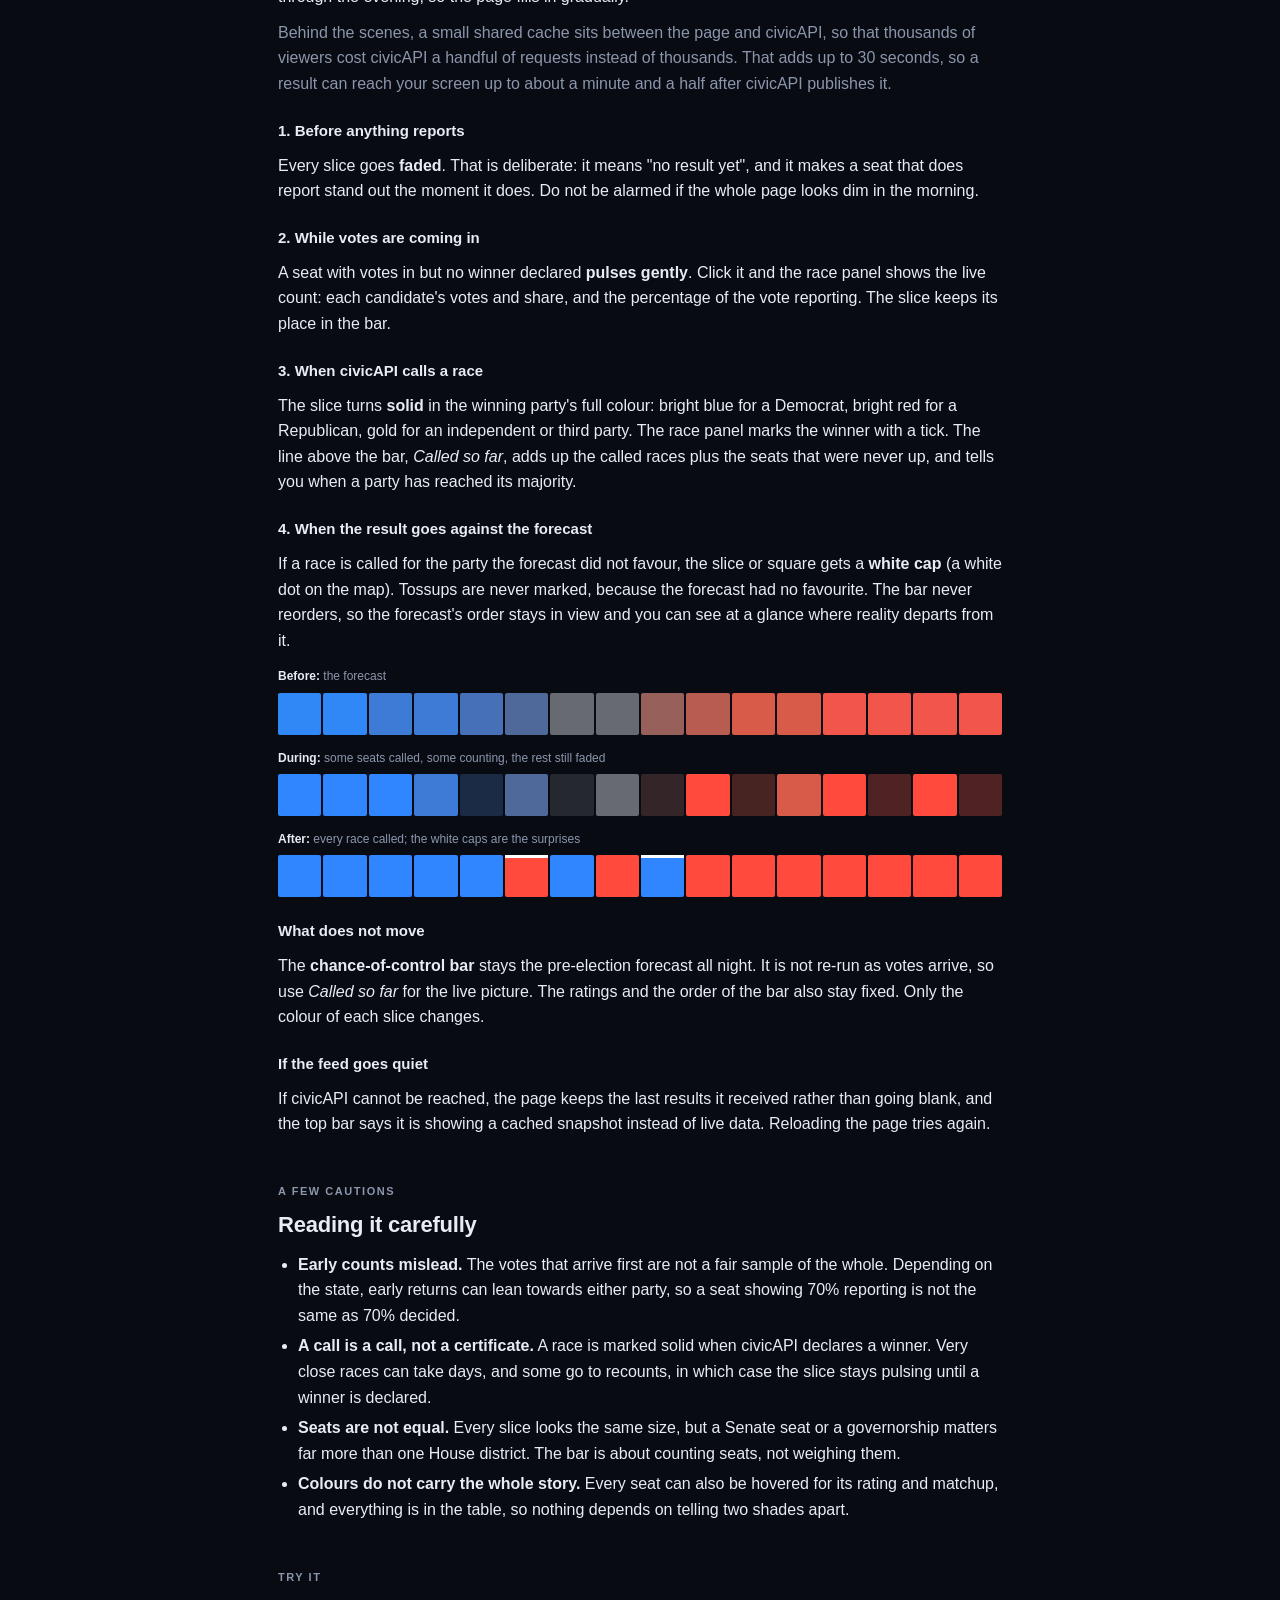
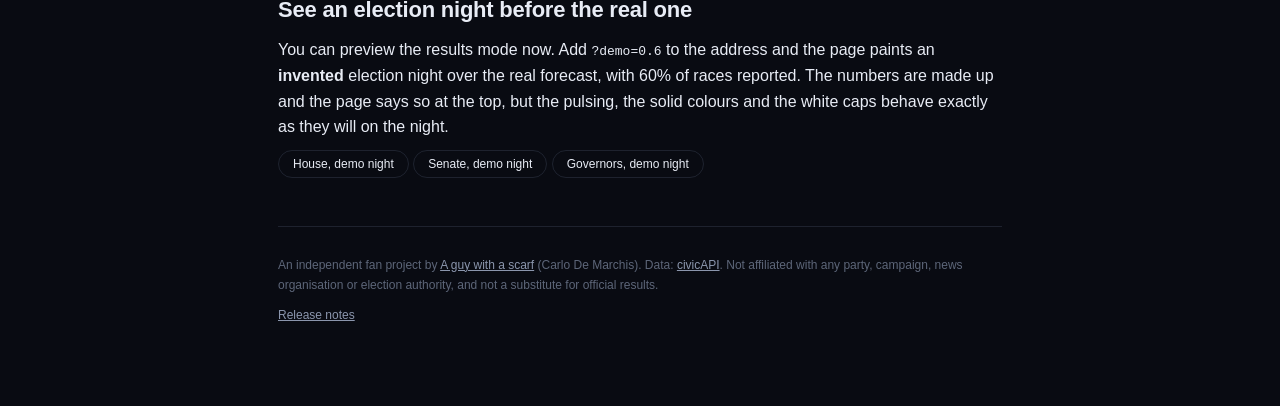
==== commit c82c8aee: "Scorecard: score civicAPI, Kalshi and Fox News against the results, with who was closest and who was" ====
--- a/help/index.html
+++ b/help/index.html
@@ -153,7 +153,7 @@
   <p>All three are shown on the same nine-step scale, which is the only thing they have in common, and Fox has nothing but that scale. Kalshi and Fox are read through civicAPI, which republishes them, so what you see is the copy civicAPI last captured (dated in the card), not a live price.</p>
   <p>Further down, <strong>Where the three sources disagree</strong> lists the races where they are two or more steps apart. Each race has three lanes, one marker per source on the nine-step scale, with a bar between the furthest apart. The two lines under it count who reads furthest toward each party. In practice Kalshi leans toward Democrats more than civicAPI does, and Fox toward Tossups.</p>
   <p>The forecast is refreshed by civicAPI, not by us, and the page shows the date of its last update in the top bar. A forecast is a statement of likelihood. An 8% chance still happens about one time in twelve.</p>
-  <p>We keep a copy of every version of the forecast, so the prediction cannot quietly change after the fact. The last one saved before polls open on 3 November is <strong>the prediction</strong>. Once races are called, the <a href="../scorecard/">scorecard</a> sets it against the results: how many races went the way the forecast favoured, whether its percentages held up (did the 90% races go that way nine times in ten?), whether the seat totals landed inside its range, and the biggest surprises.</p>
+  <p>We keep a copy of every version of the forecast, so the prediction cannot quietly change after the fact. The last one saved before polls open on 3 November is <strong>the prediction</strong>. Once races are called, the <a href="../scorecard/">scorecard</a> sets it against the results: how many races went the way the forecast favoured, whether its percentages held up (did the 90% races go that way nine times in ten?), whether the seat totals landed inside its range, and the biggest surprises. It also scores Kalshi and Fox News on the same races: how often each was right when it took a side, a Brier score for the two that publish odds, which one was closest race by race, and who was right in the races where they disagreed.</p>
 
   <h2 id="night"><small>From 3 November</small>What changes when votes are counted</h2>
   <p>From the morning of election day (5 am Eastern) the page switches itself into <strong>results mode</strong>. You do not need to do anything. The top bar changes from "days to election day" to <strong>live</strong>, and the page asks for new results about once a minute while the tab is visible, and again the moment you come back to it. A tab you left open from the day before switches by itself. Polls close across the United States through the evening, so the page fills in gradually.</p>
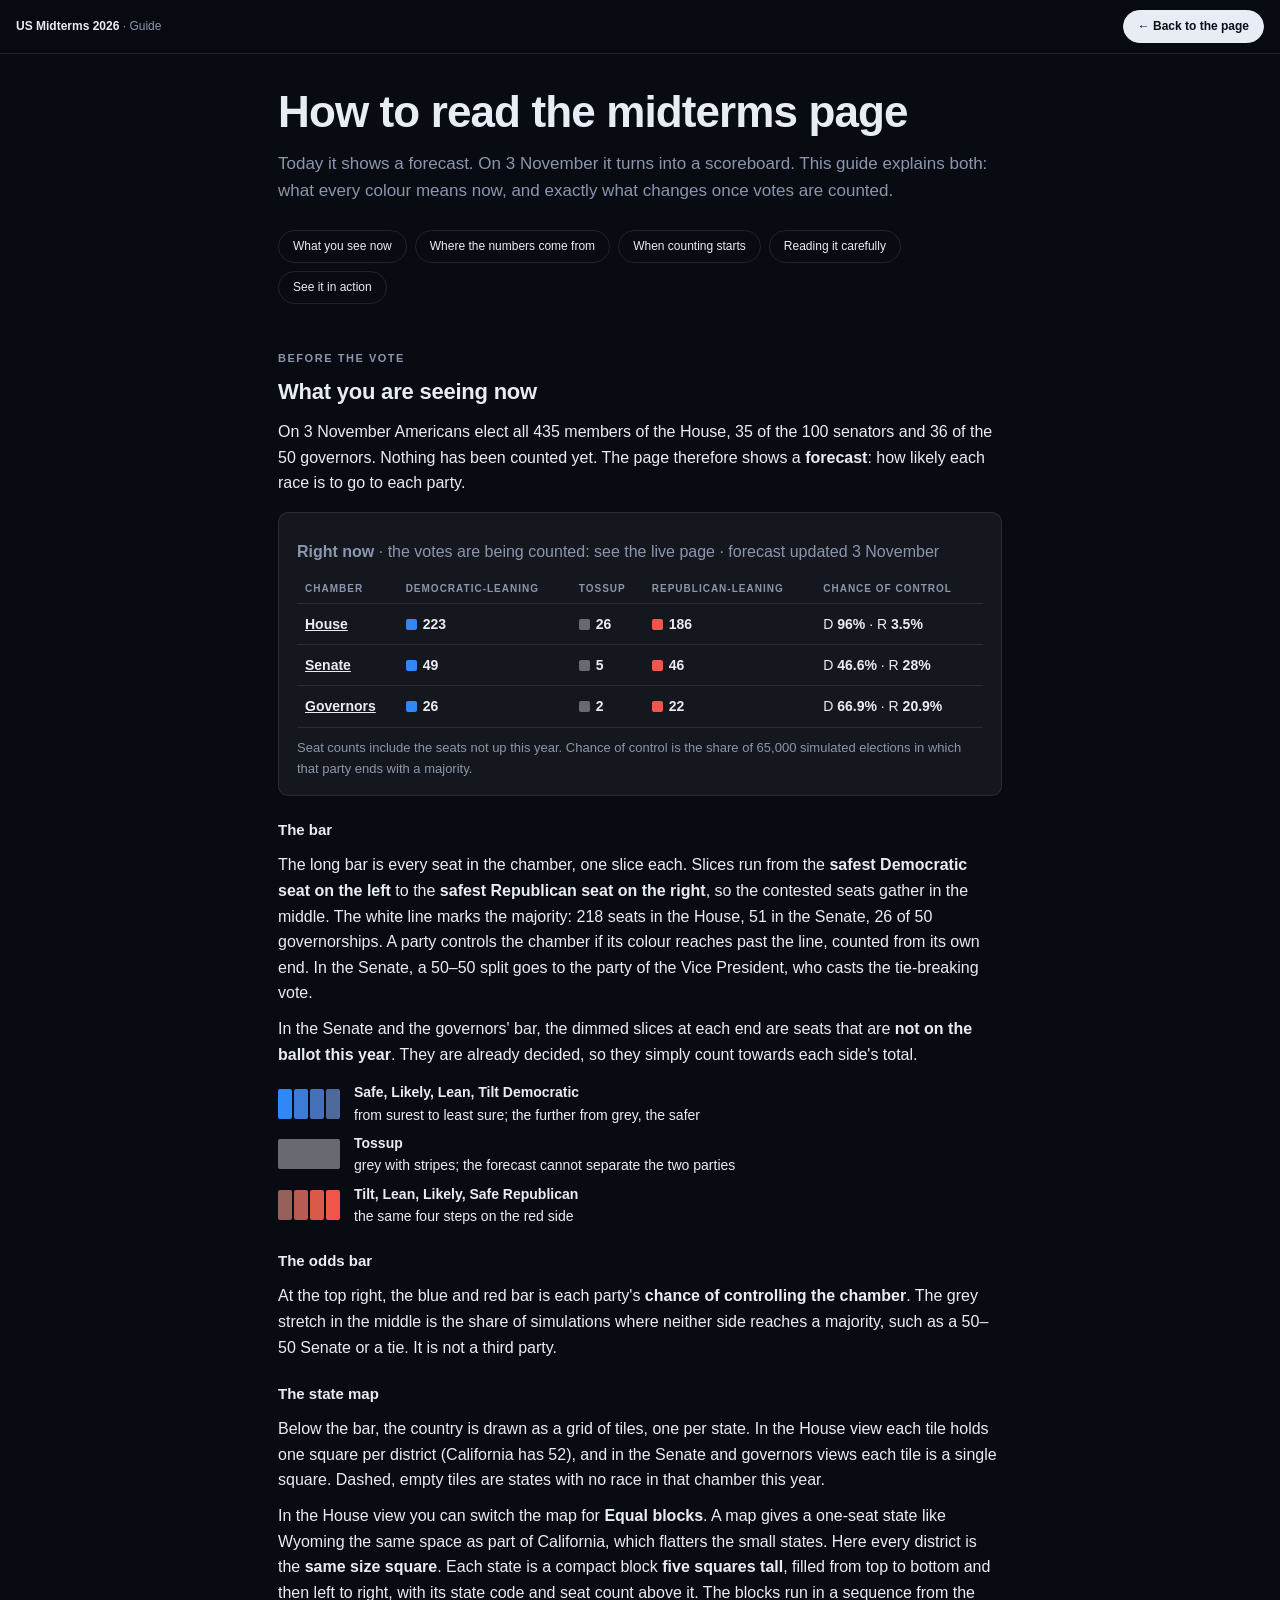
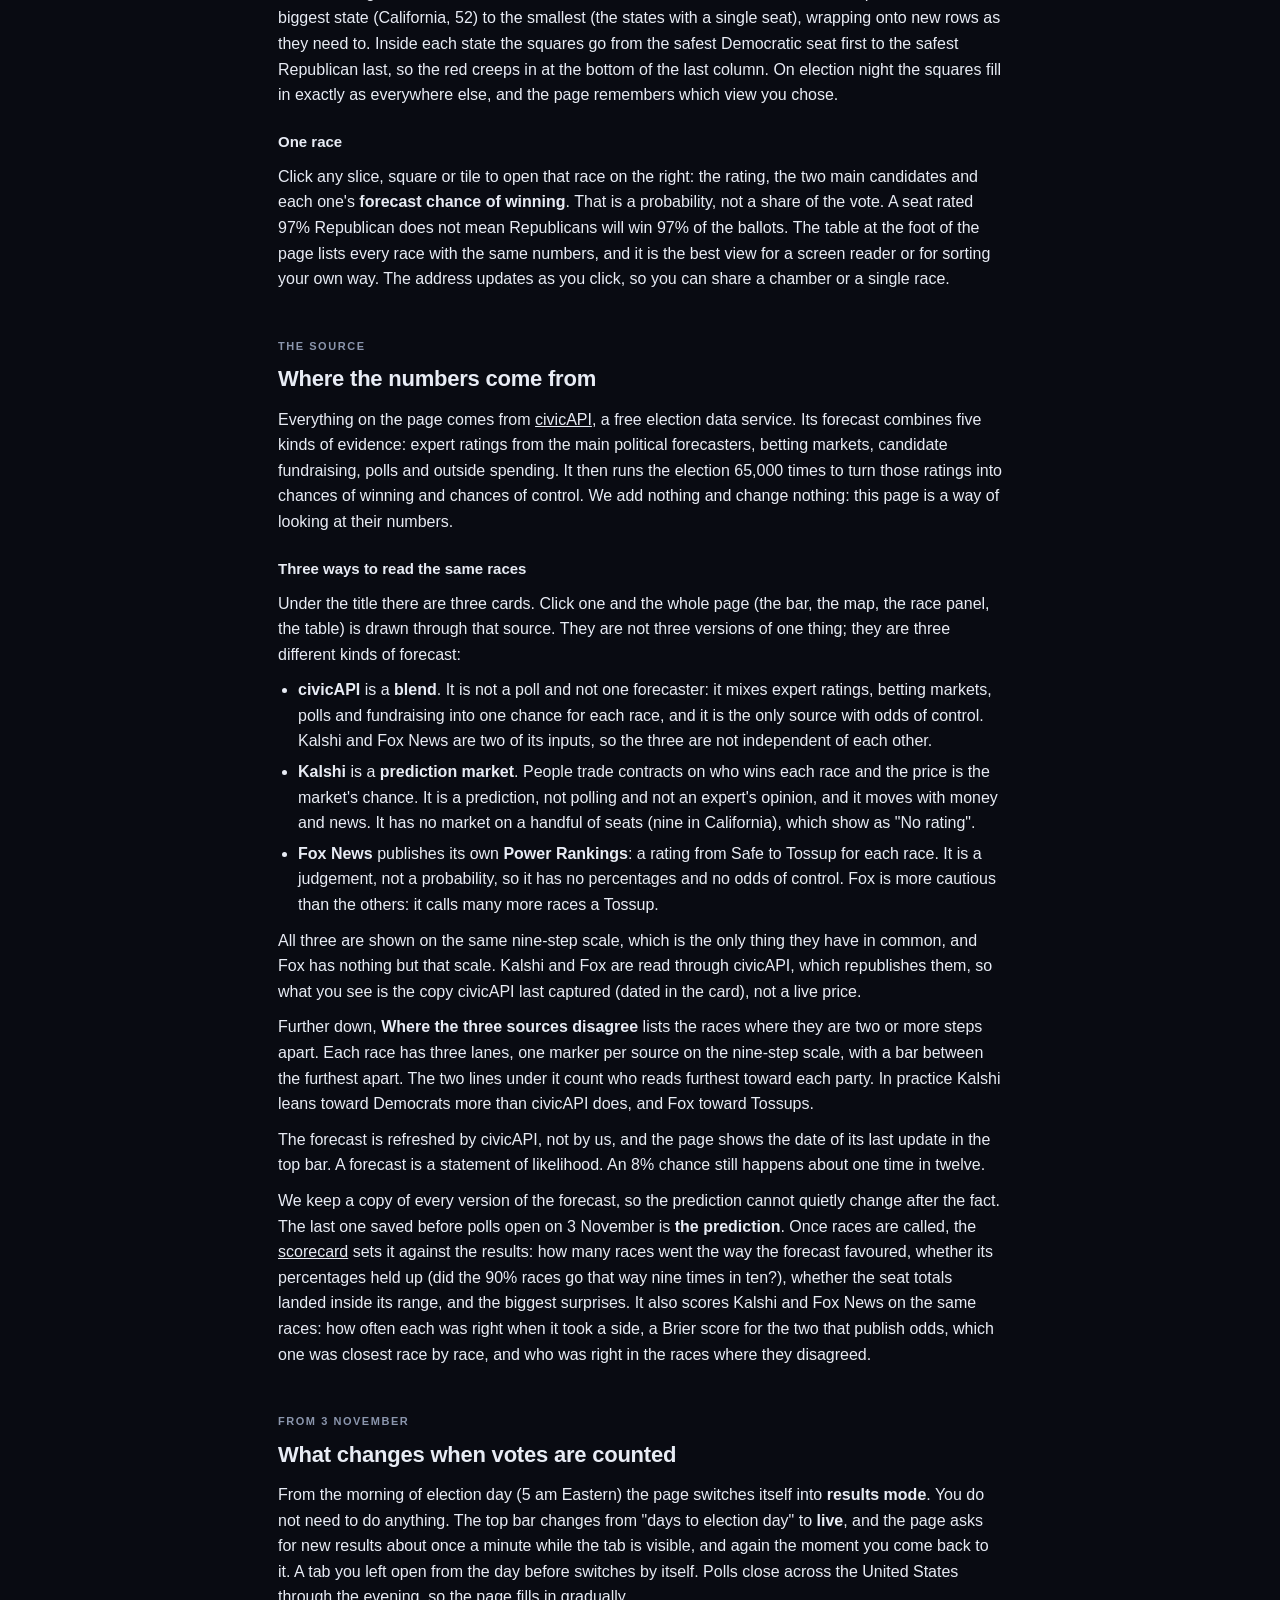
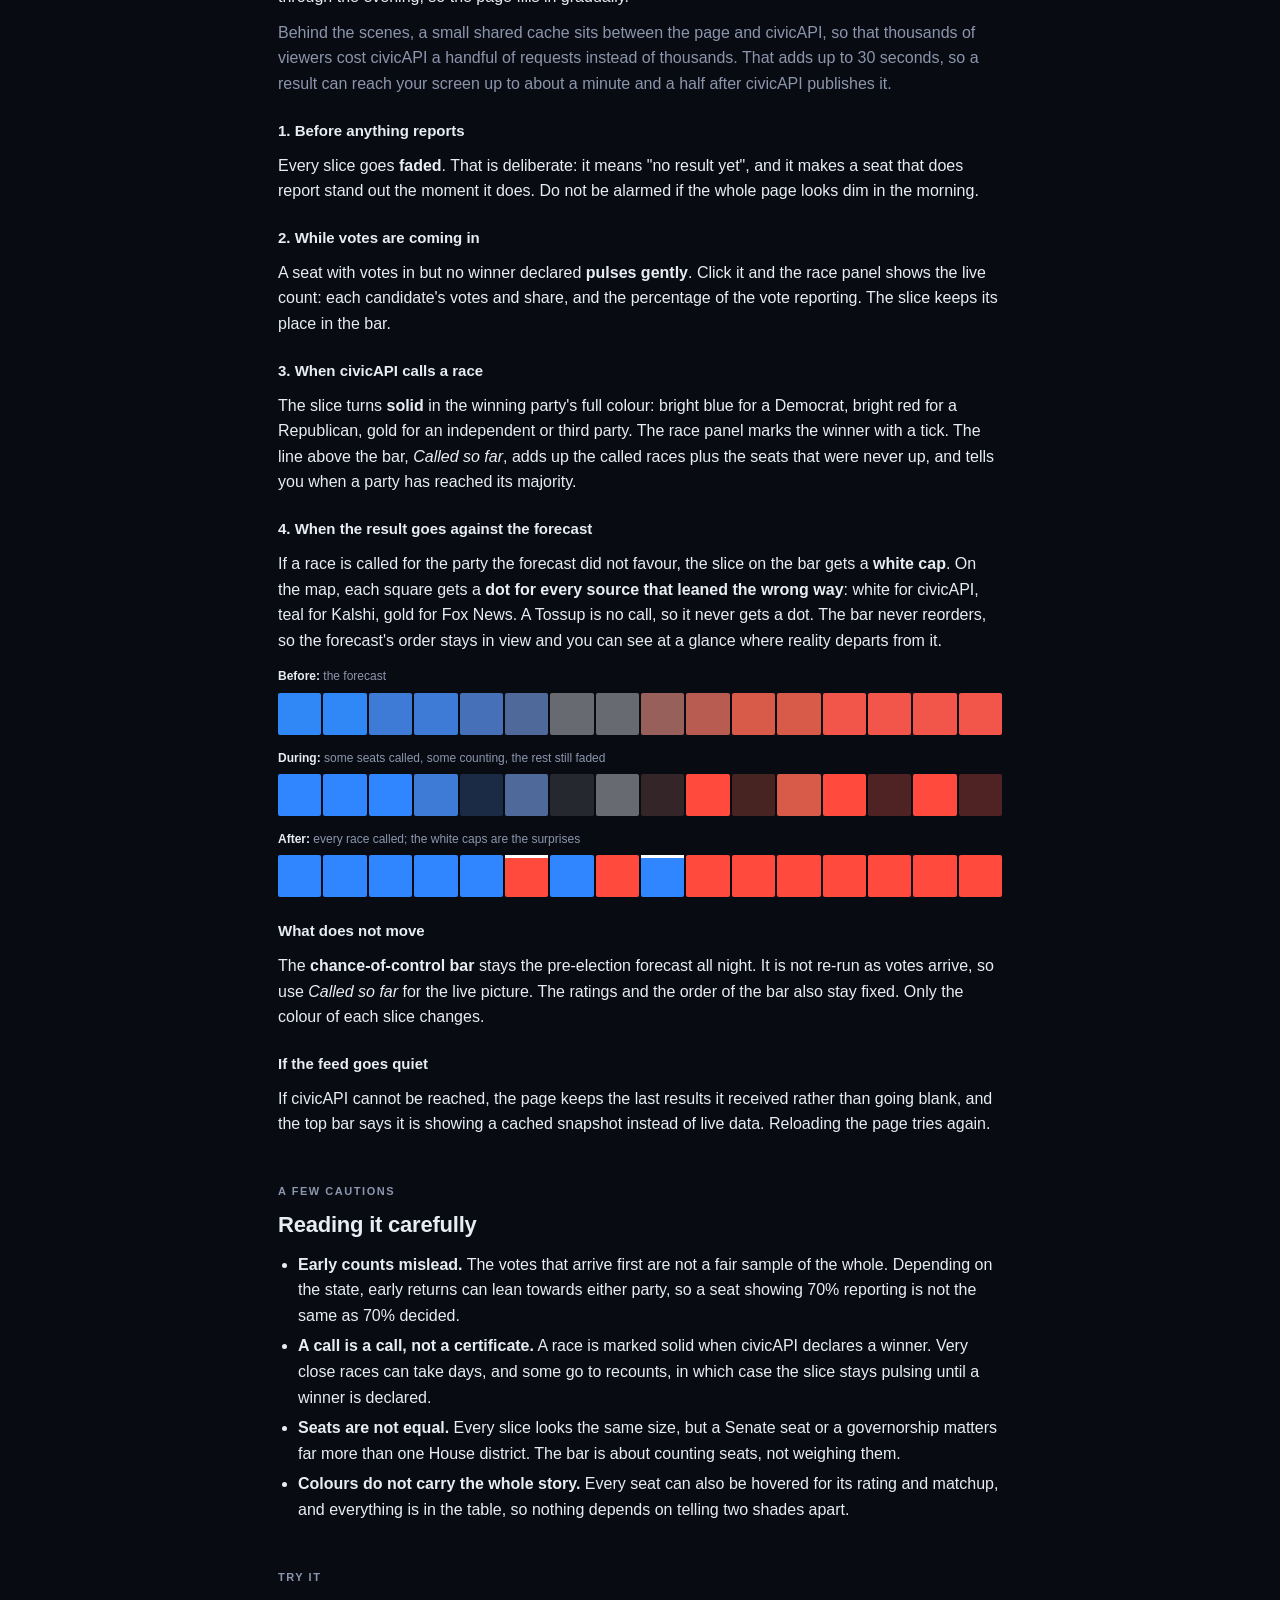
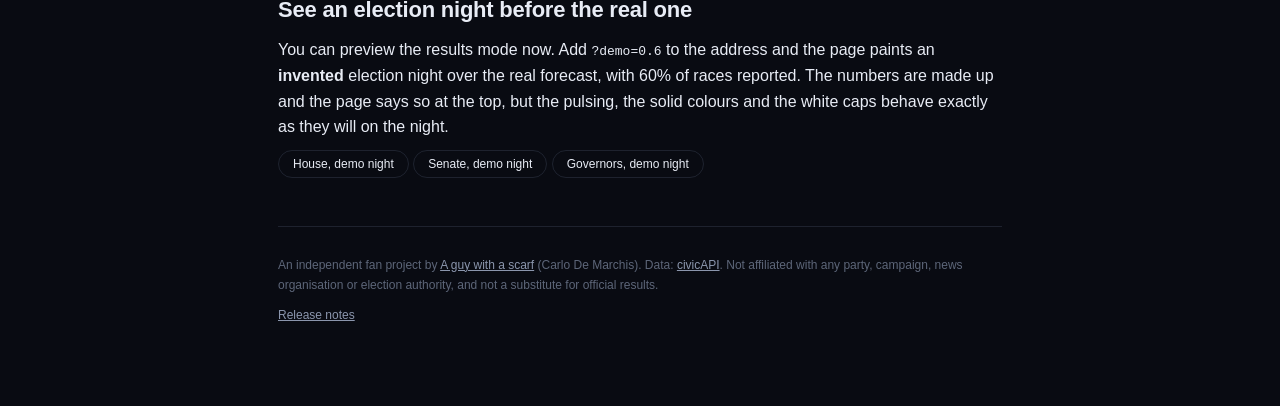
==== commit b866fe79: "Map squares: one dot per source that leaned the wrong way on a called race Co-Authored-By: Claude So" ====
--- a/help/index.html
+++ b/help/index.html
@@ -169,7 +169,7 @@
   <p>The slice turns <strong>solid</strong> in the winning party's full colour: bright blue for a Democrat, bright red for a Republican, gold for an independent or third party. The race panel marks the winner with a tick. The line above the bar, <em>Called so far</em>, adds up the called races plus the seats that were never up, and tells you when a party has reached its majority.</p>
 
   <h3>4. When the result goes against the forecast</h3>
-  <p>If a race is called for the party the forecast did not favour, the slice or square gets a <strong>white cap</strong> (a white dot on the map). Tossups are never marked, because the forecast had no favourite. The bar never reorders, so the forecast's order stays in view and you can see at a glance where reality departs from it.</p>
+  <p>If a race is called for the party the forecast did not favour, the slice on the bar gets a <strong>white cap</strong>. On the map, each square gets a <strong>dot for every source that leaned the wrong way</strong>: white for civicAPI, teal for Kalshi, gold for Fox News. A Tossup is no call, so it never gets a dot. The bar never reorders, so the forecast's order stays in view and you can see at a glance where reality departs from it.</p>
 
   <div class="stage"><p class="cap"><b>Before:</b> the forecast</p>
     <div class="mini" data-mini="r0 r0 r1 r1 r2 r3 r4 r4 r5 r6 r7 r7 r8 r8 r8 r8" data-state=""></div></div>
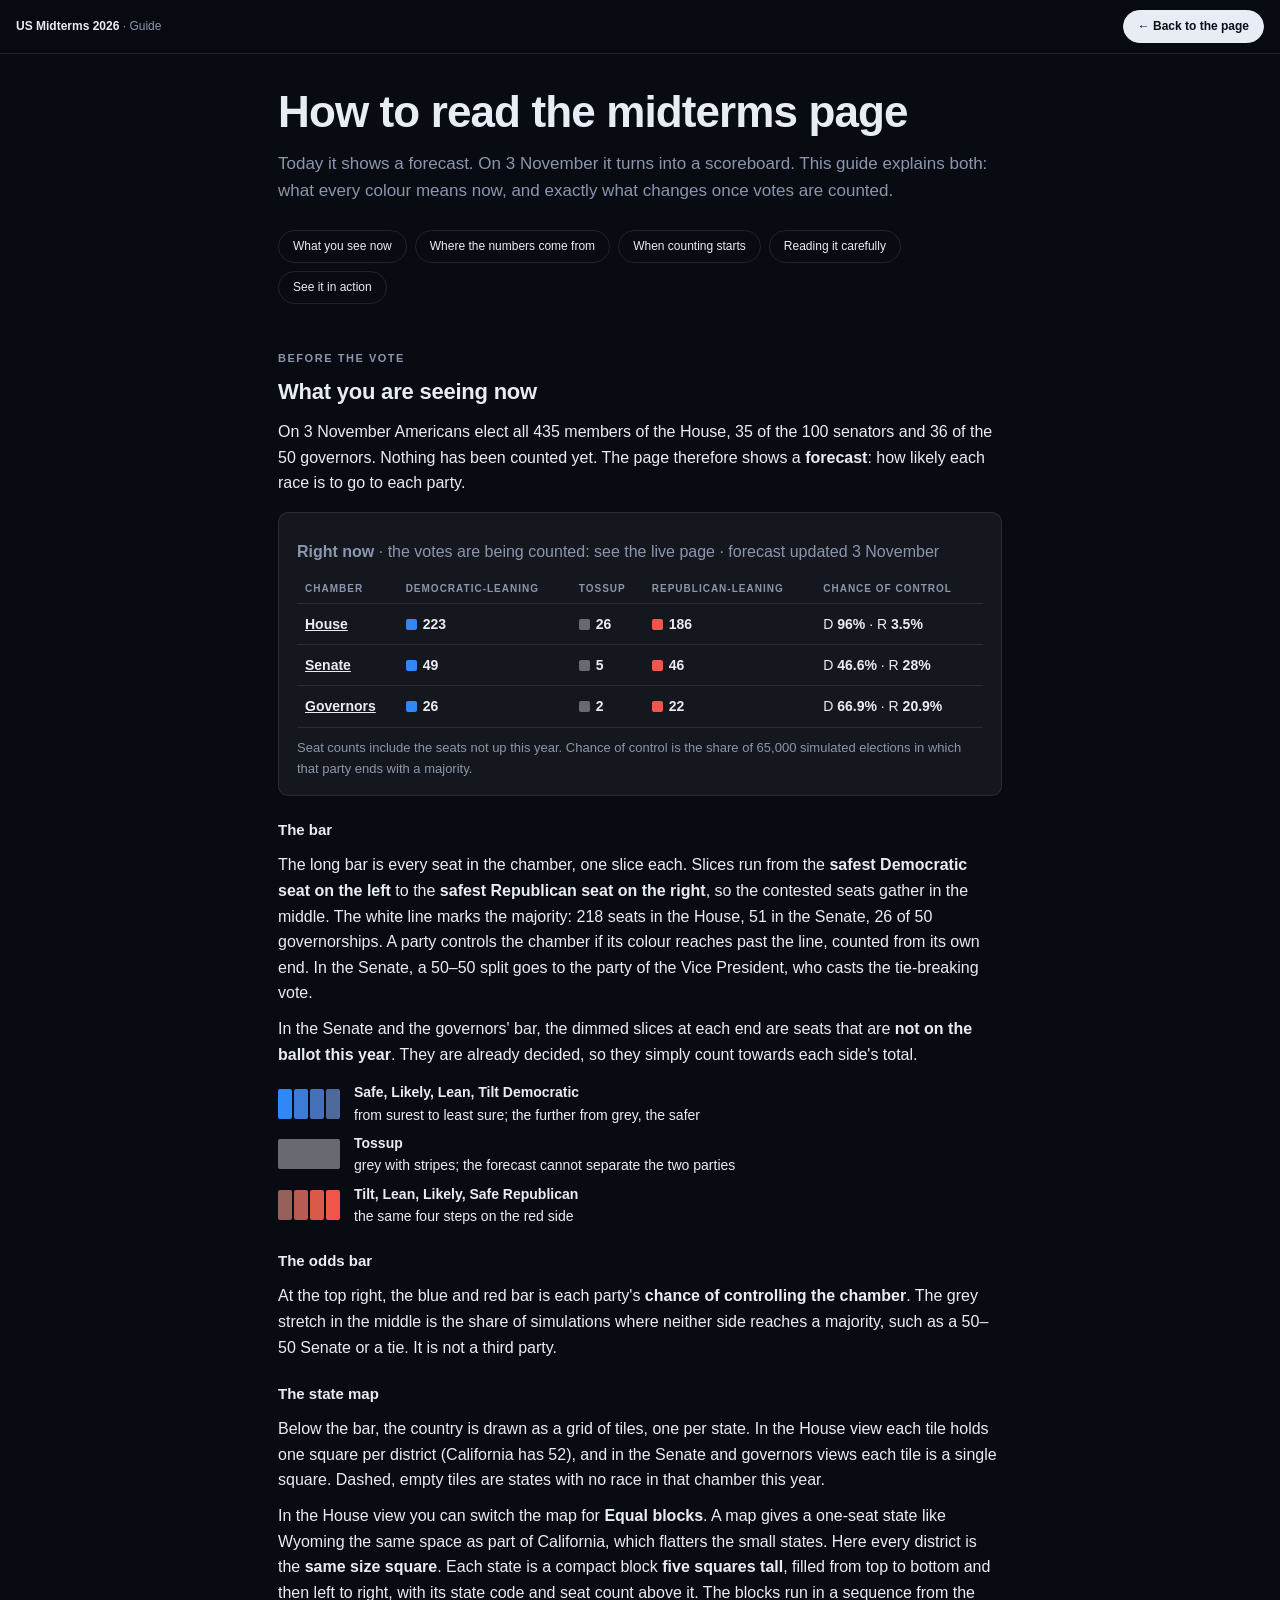
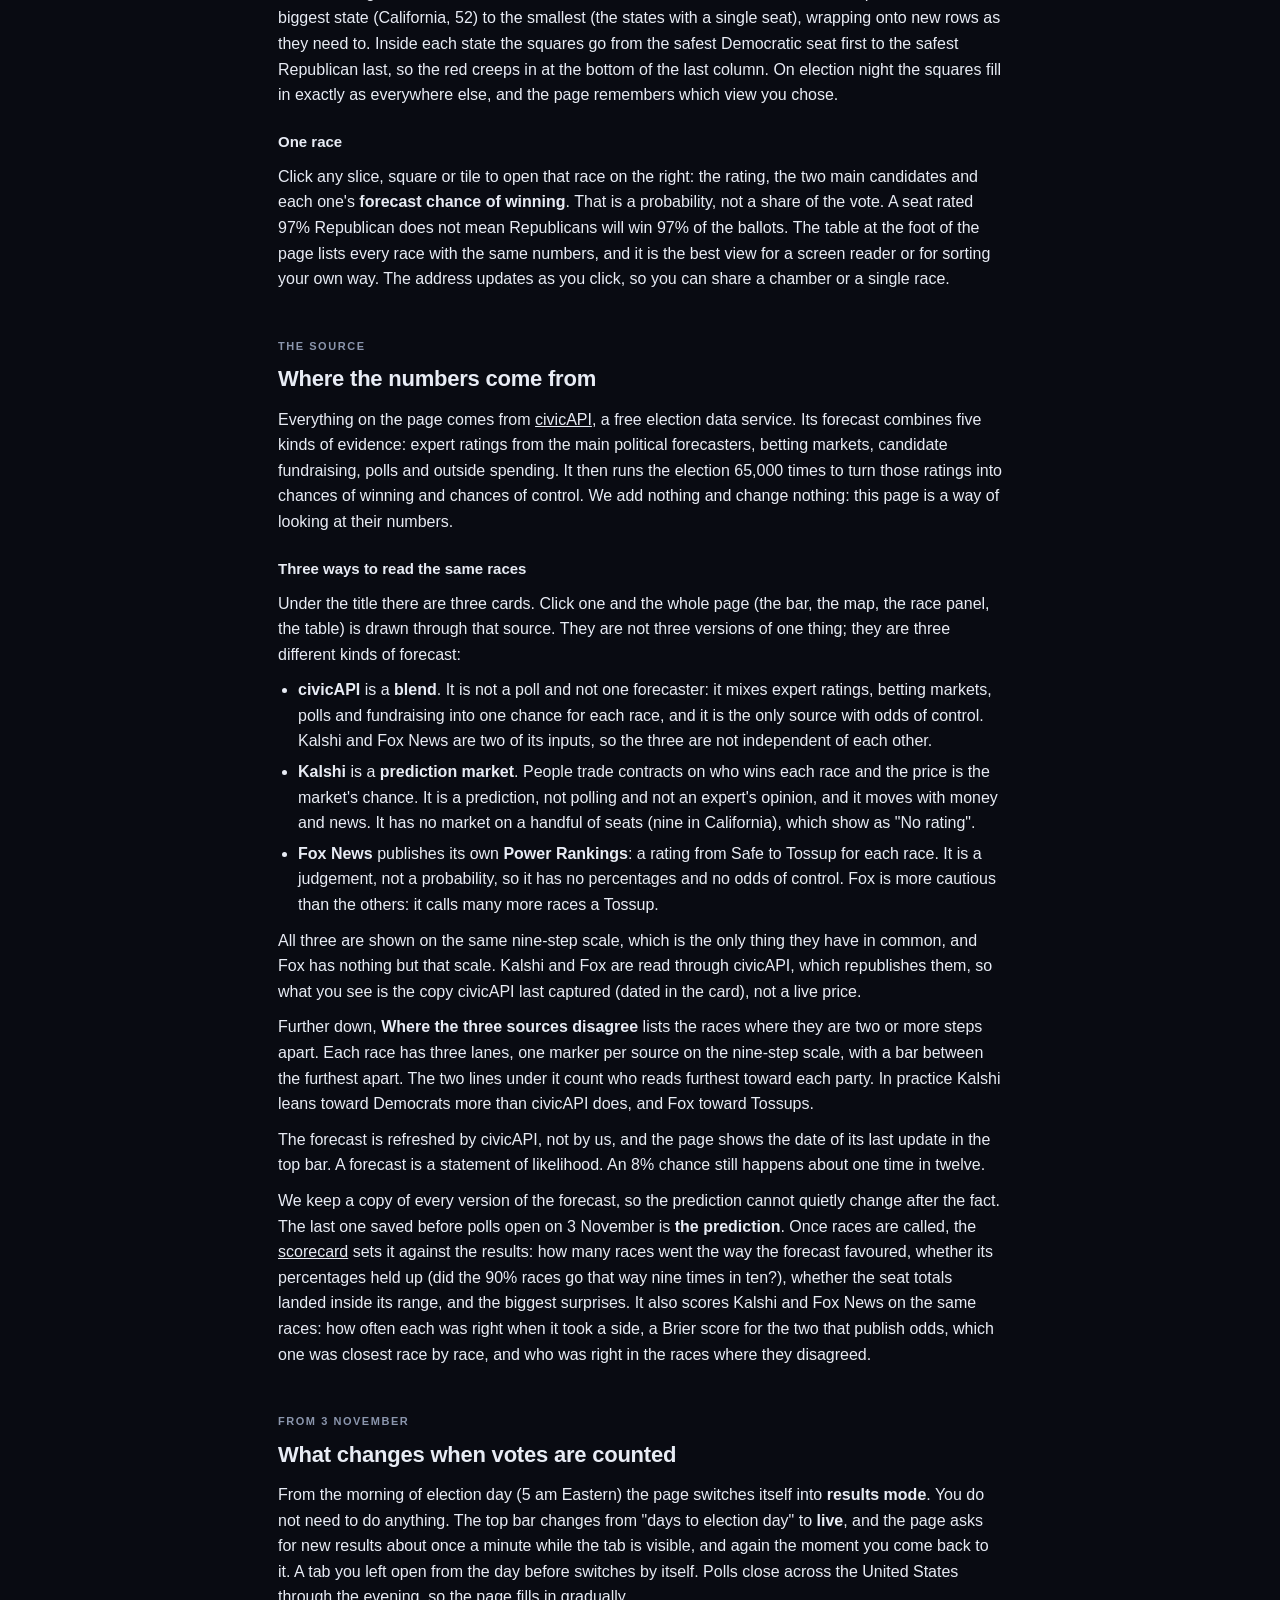
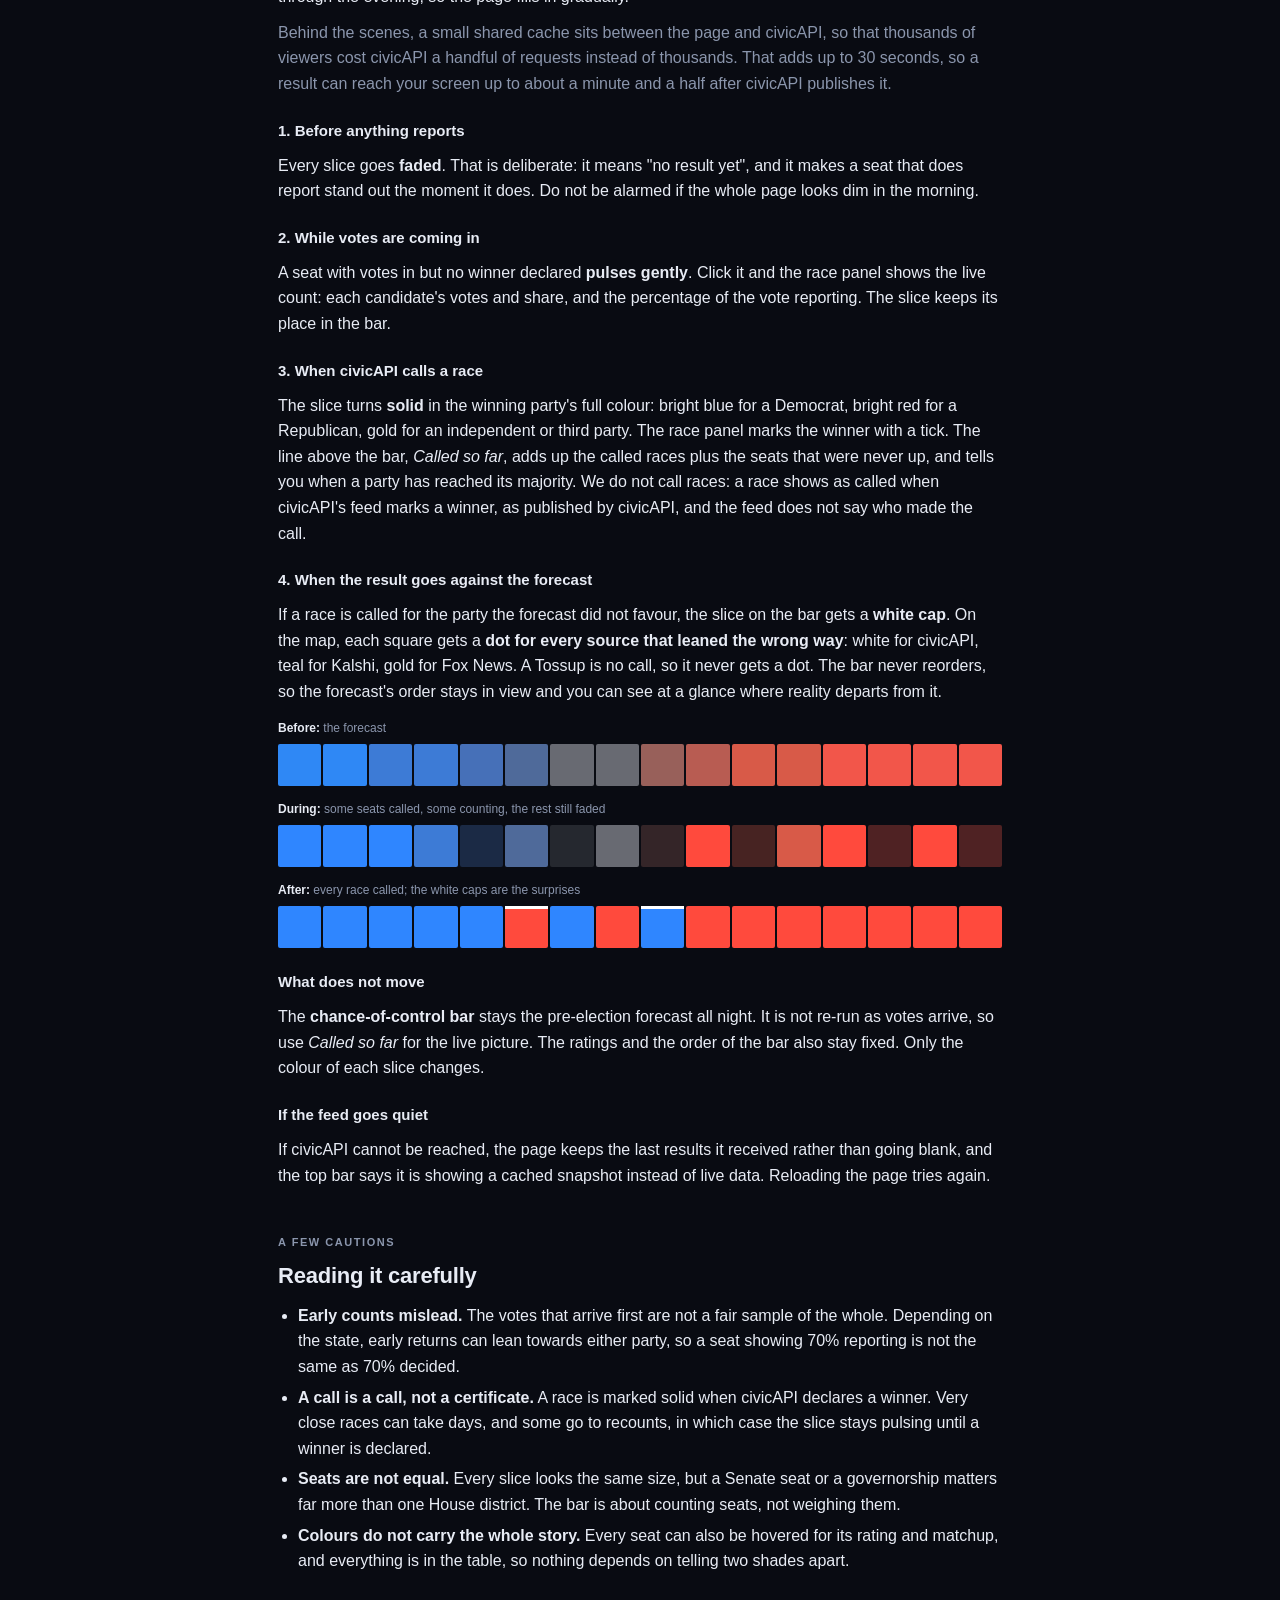
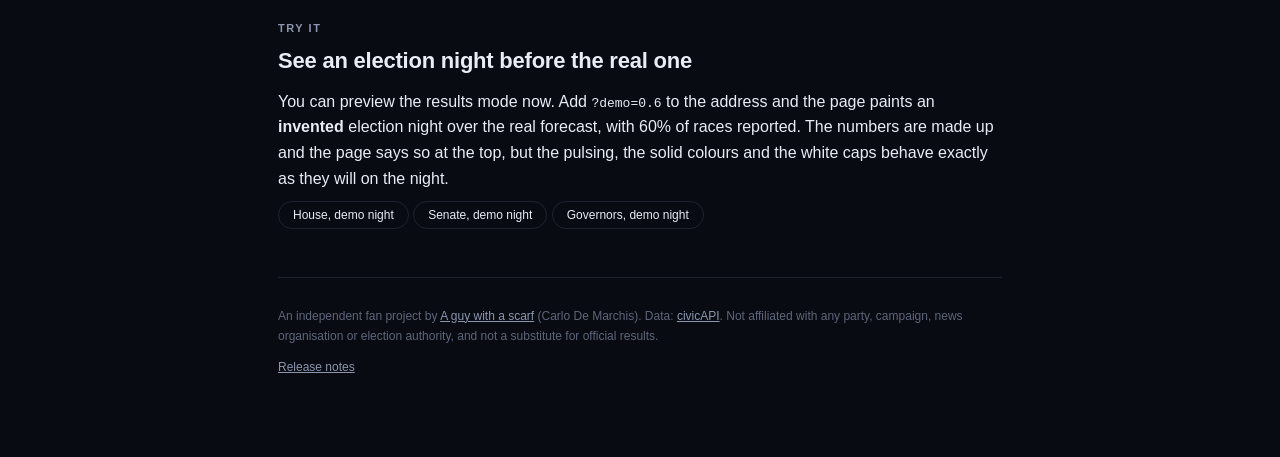
==== commit c8819de6: "Say plainly that race calls are shown as published by civicAPI Co-Authored-By: Claude Sonnet 5.5 <no" ====
--- a/help/index.html
+++ b/help/index.html
@@ -166,7 +166,7 @@
   <p>A seat with votes in but no winner declared <strong>pulses gently</strong>. Click it and the race panel shows the live count: each candidate's votes and share, and the percentage of the vote reporting. The slice keeps its place in the bar.</p>
 
   <h3>3. When civicAPI calls a race</h3>
-  <p>The slice turns <strong>solid</strong> in the winning party's full colour: bright blue for a Democrat, bright red for a Republican, gold for an independent or third party. The race panel marks the winner with a tick. The line above the bar, <em>Called so far</em>, adds up the called races plus the seats that were never up, and tells you when a party has reached its majority.</p>
+  <p>The slice turns <strong>solid</strong> in the winning party's full colour: bright blue for a Democrat, bright red for a Republican, gold for an independent or third party. The race panel marks the winner with a tick. The line above the bar, <em>Called so far</em>, adds up the called races plus the seats that were never up, and tells you when a party has reached its majority. We do not call races: a race shows as called when civicAPI's feed marks a winner, as published by civicAPI, and the feed does not say who made the call.</p>
 
   <h3>4. When the result goes against the forecast</h3>
   <p>If a race is called for the party the forecast did not favour, the slice on the bar gets a <strong>white cap</strong>. On the map, each square gets a <strong>dot for every source that leaned the wrong way</strong>: white for civicAPI, teal for Kalshi, gold for Fox News. A Tossup is no call, so it never gets a dot. The bar never reorders, so the forecast's order stays in view and you can see at a glance where reality departs from it.</p>
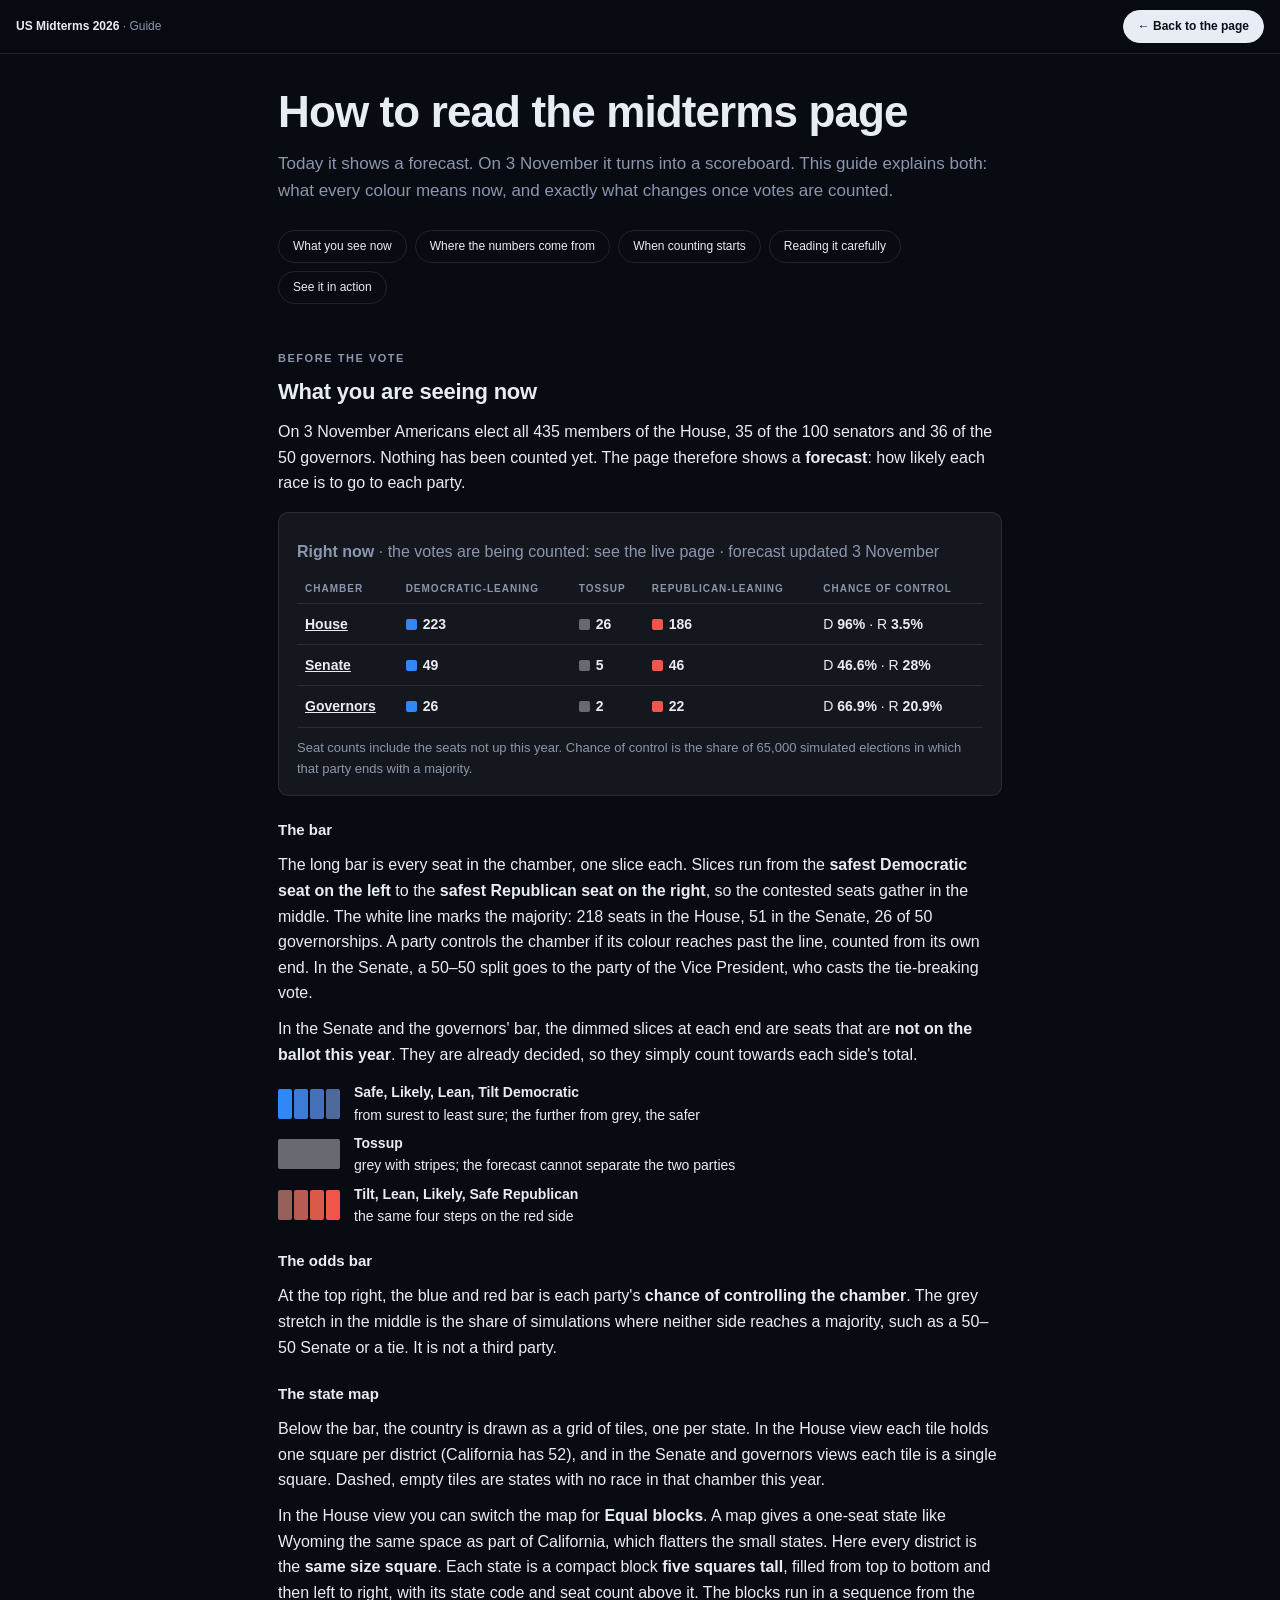
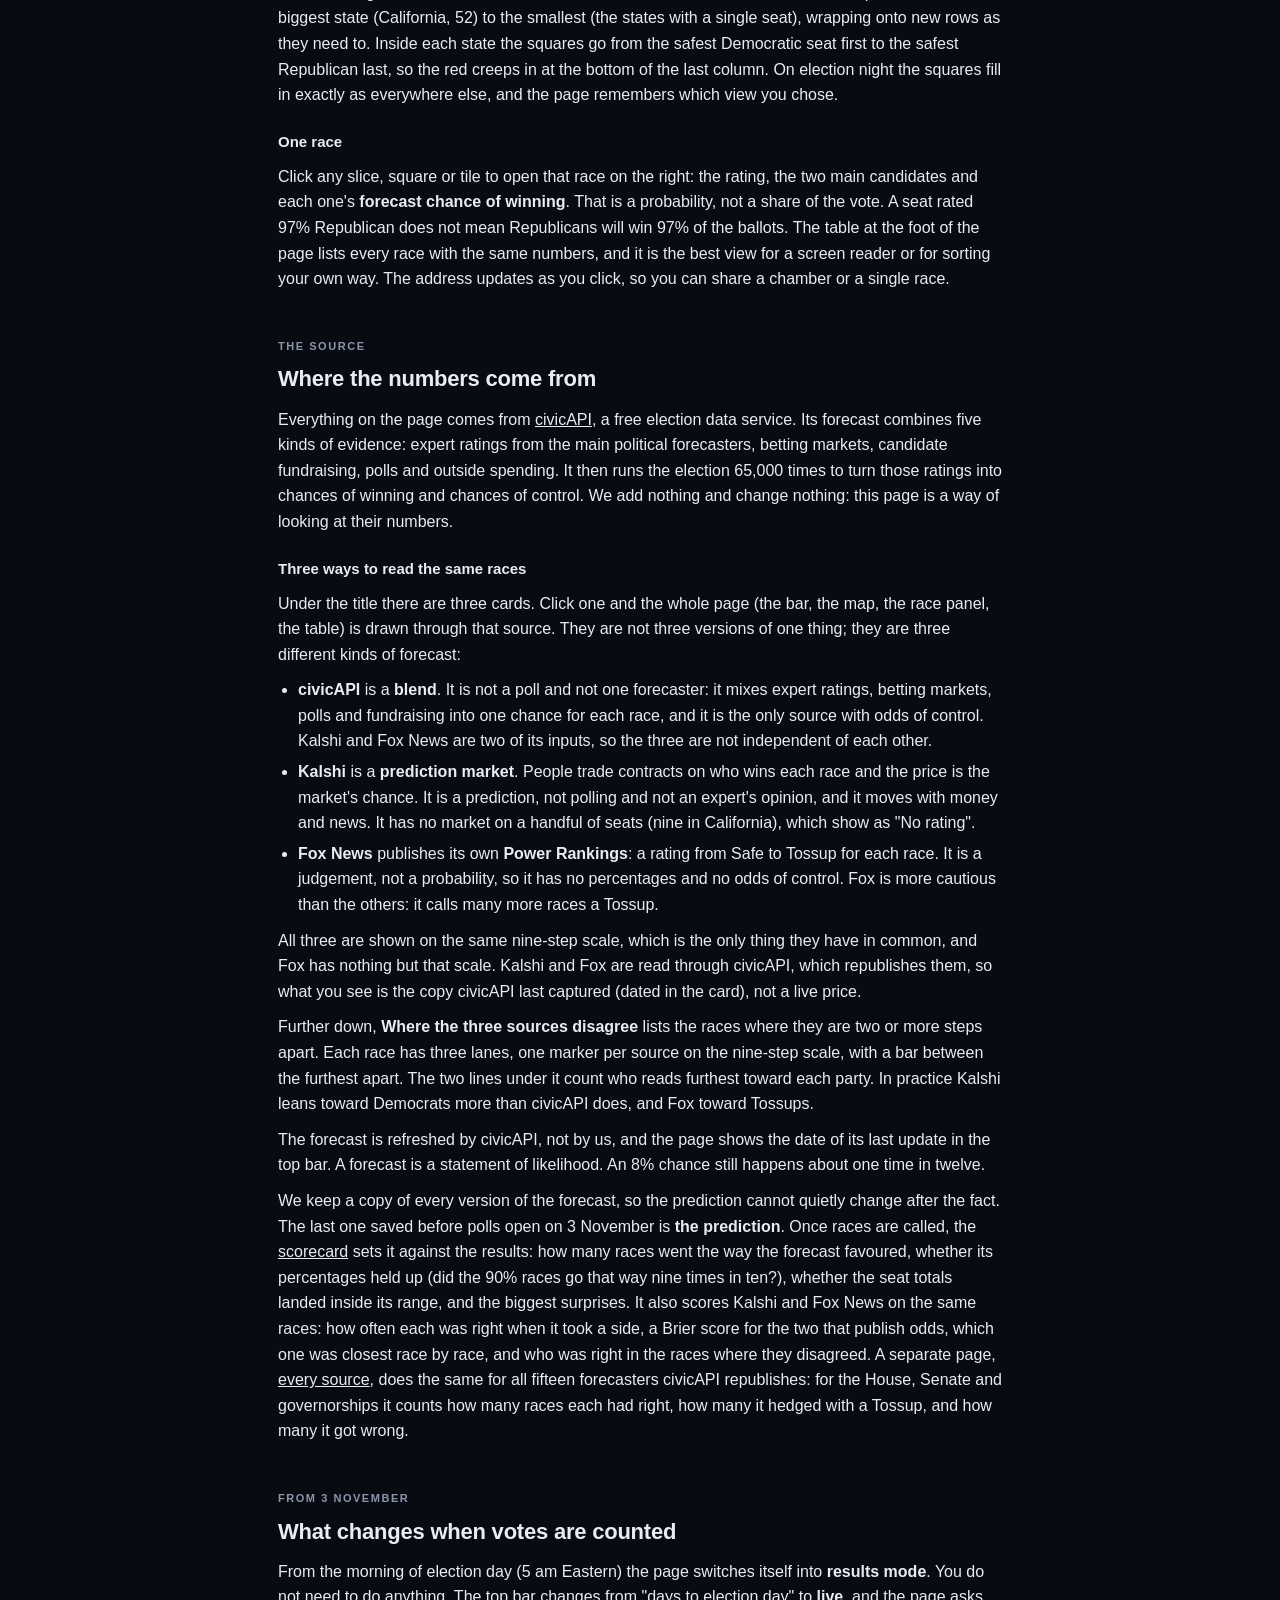
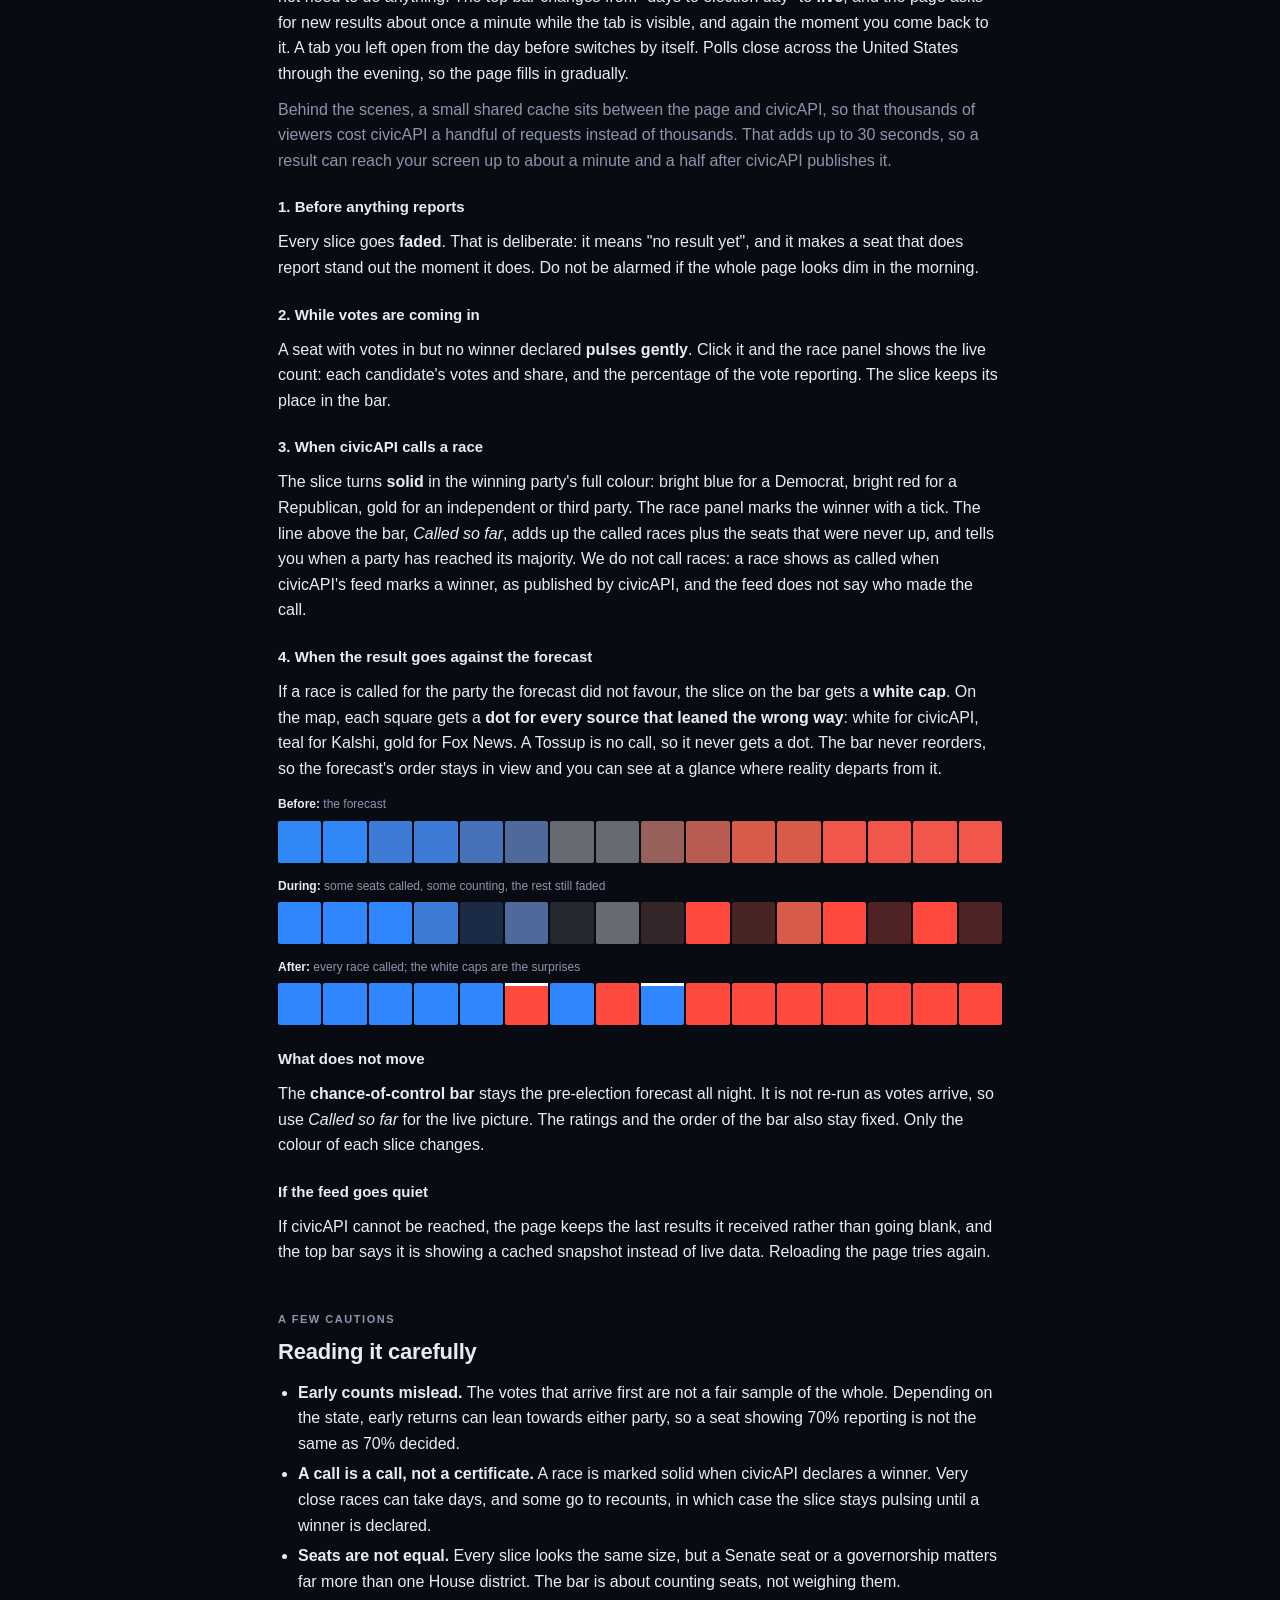
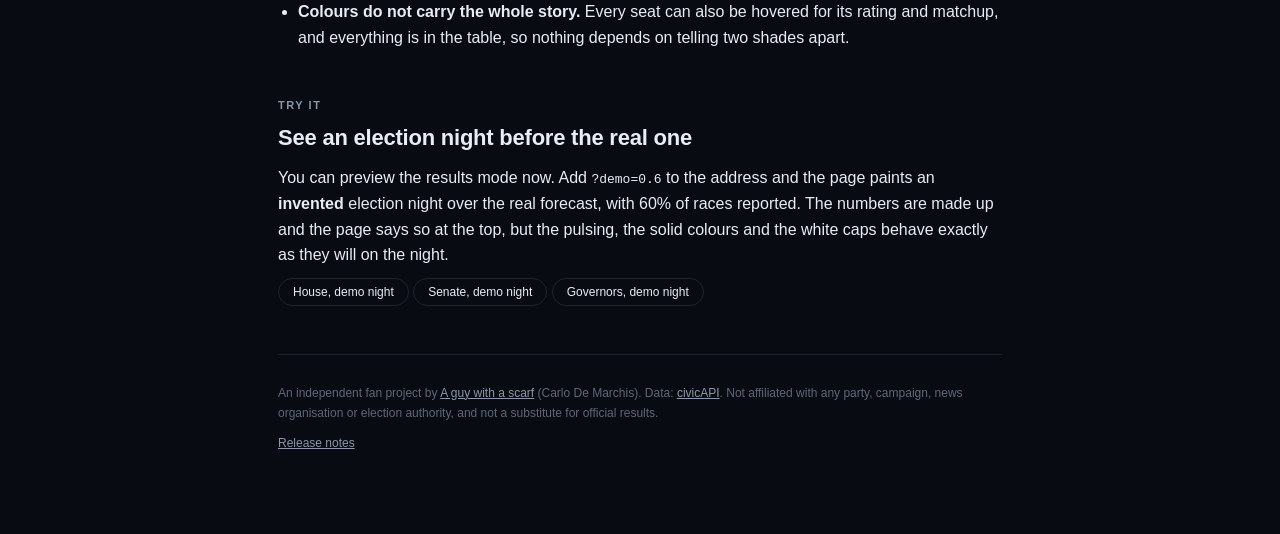
==== commit e2e2fb54: "Every source page: all civicAPI forecasters scored right / so-so / wrong, with the frozen pre-electi" ====
--- a/help/index.html
+++ b/help/index.html
@@ -153,7 +153,7 @@
   <p>All three are shown on the same nine-step scale, which is the only thing they have in common, and Fox has nothing but that scale. Kalshi and Fox are read through civicAPI, which republishes them, so what you see is the copy civicAPI last captured (dated in the card), not a live price.</p>
   <p>Further down, <strong>Where the three sources disagree</strong> lists the races where they are two or more steps apart. Each race has three lanes, one marker per source on the nine-step scale, with a bar between the furthest apart. The two lines under it count who reads furthest toward each party. In practice Kalshi leans toward Democrats more than civicAPI does, and Fox toward Tossups.</p>
   <p>The forecast is refreshed by civicAPI, not by us, and the page shows the date of its last update in the top bar. A forecast is a statement of likelihood. An 8% chance still happens about one time in twelve.</p>
-  <p>We keep a copy of every version of the forecast, so the prediction cannot quietly change after the fact. The last one saved before polls open on 3 November is <strong>the prediction</strong>. Once races are called, the <a href="../scorecard/">scorecard</a> sets it against the results: how many races went the way the forecast favoured, whether its percentages held up (did the 90% races go that way nine times in ten?), whether the seat totals landed inside its range, and the biggest surprises. It also scores Kalshi and Fox News on the same races: how often each was right when it took a side, a Brier score for the two that publish odds, which one was closest race by race, and who was right in the races where they disagreed.</p>
+  <p>We keep a copy of every version of the forecast, so the prediction cannot quietly change after the fact. The last one saved before polls open on 3 November is <strong>the prediction</strong>. Once races are called, the <a href="../scorecard/">scorecard</a> sets it against the results: how many races went the way the forecast favoured, whether its percentages held up (did the 90% races go that way nine times in ten?), whether the seat totals landed inside its range, and the biggest surprises. It also scores Kalshi and Fox News on the same races: how often each was right when it took a side, a Brier score for the two that publish odds, which one was closest race by race, and who was right in the races where they disagreed. A separate page, <a href="../sources/">every source</a>, does the same for all fifteen forecasters civicAPI republishes: for the House, Senate and governorships it counts how many races each had right, how many it hedged with a Tossup, and how many it got wrong.</p>
 
   <h2 id="night"><small>From 3 November</small>What changes when votes are counted</h2>
   <p>From the morning of election day (5 am Eastern) the page switches itself into <strong>results mode</strong>. You do not need to do anything. The top bar changes from "days to election day" to <strong>live</strong>, and the page asks for new results about once a minute while the tab is visible, and again the moment you come back to it. A tab you left open from the day before switches by itself. Polls close across the United States through the evening, so the page fills in gradually.</p>
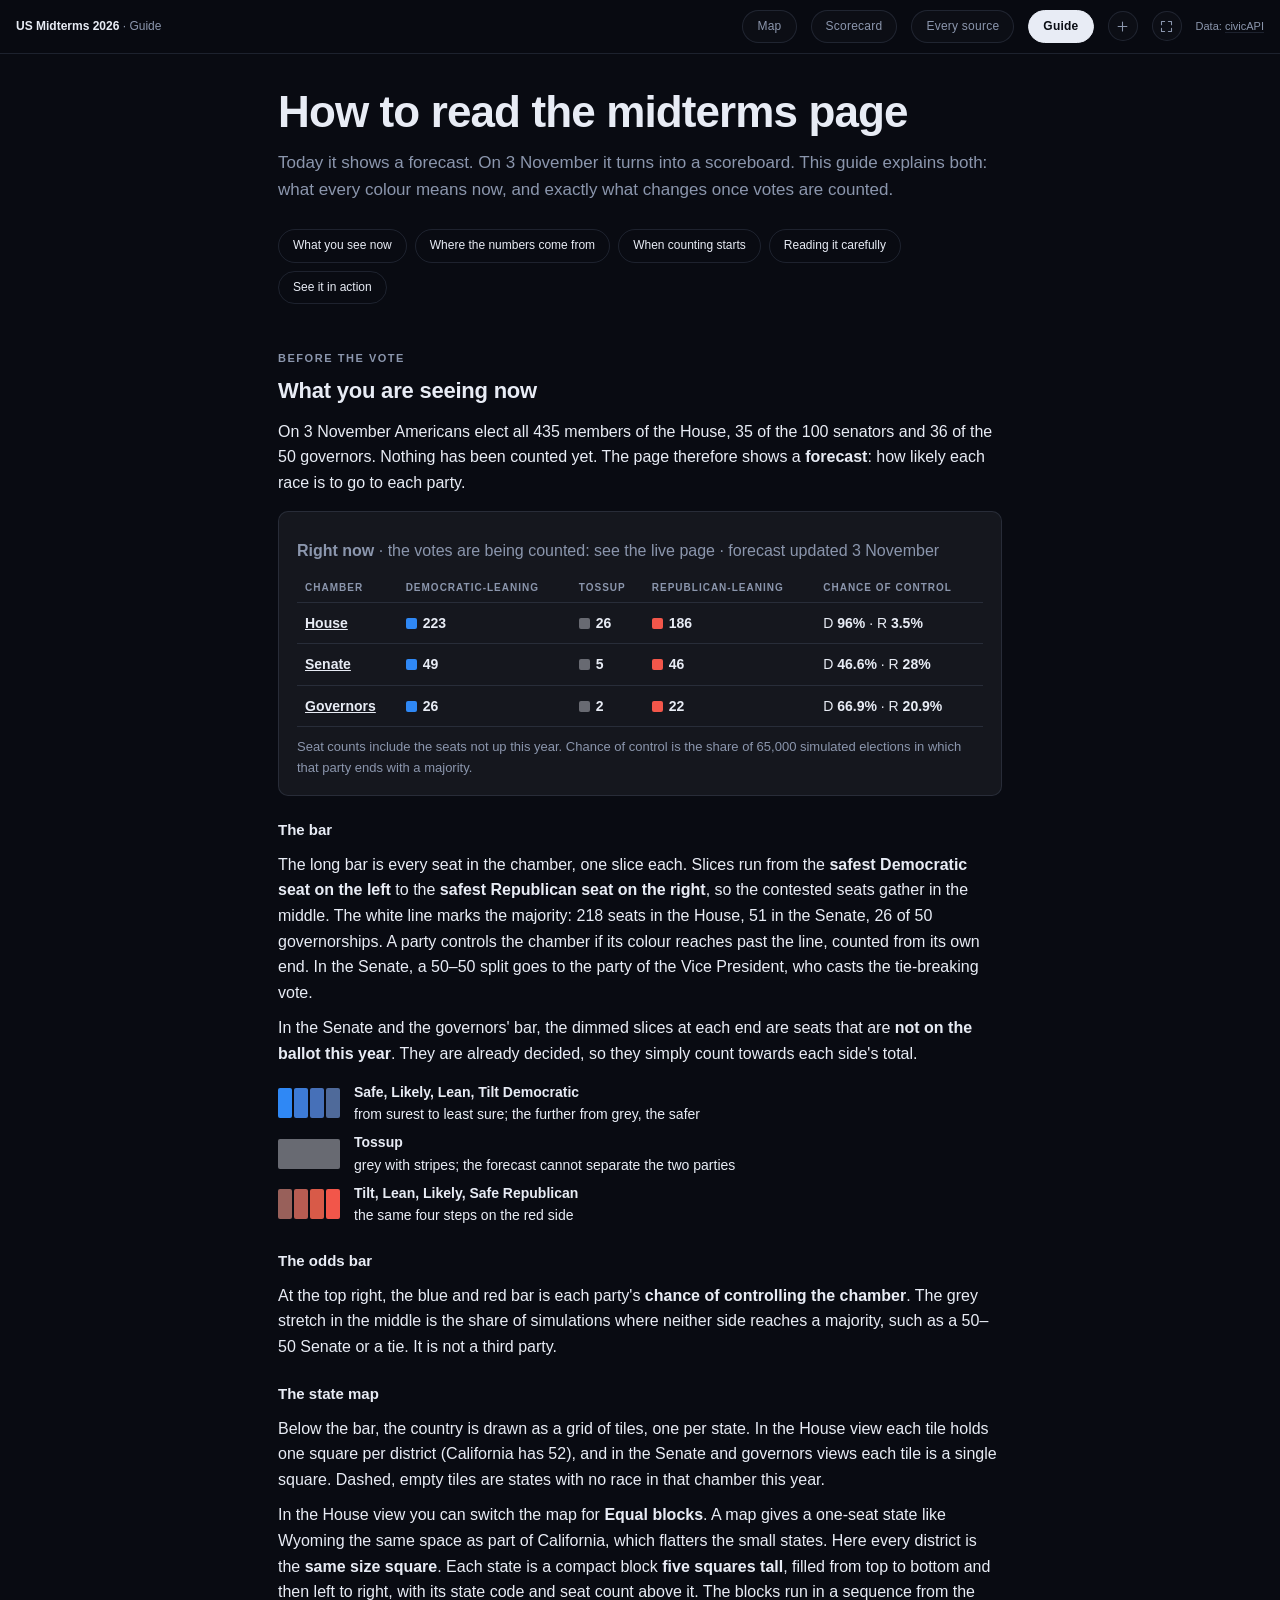
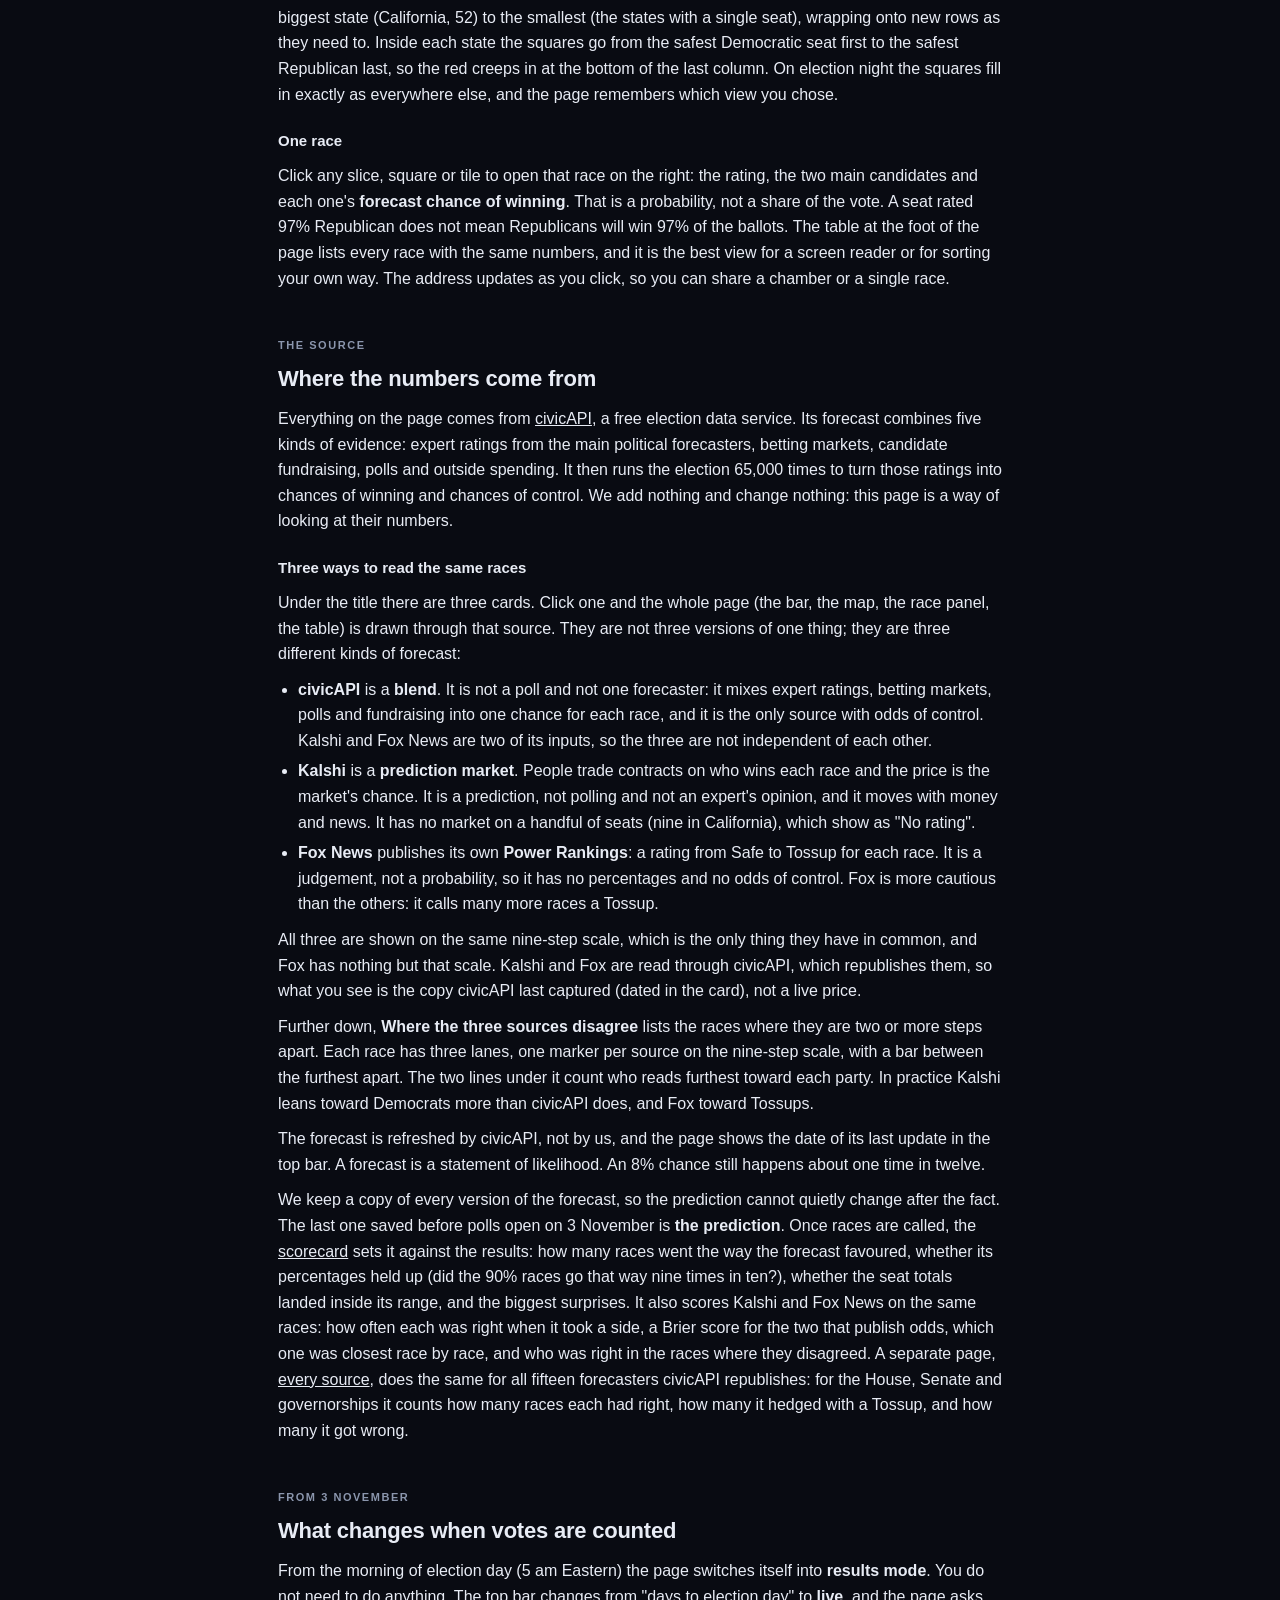
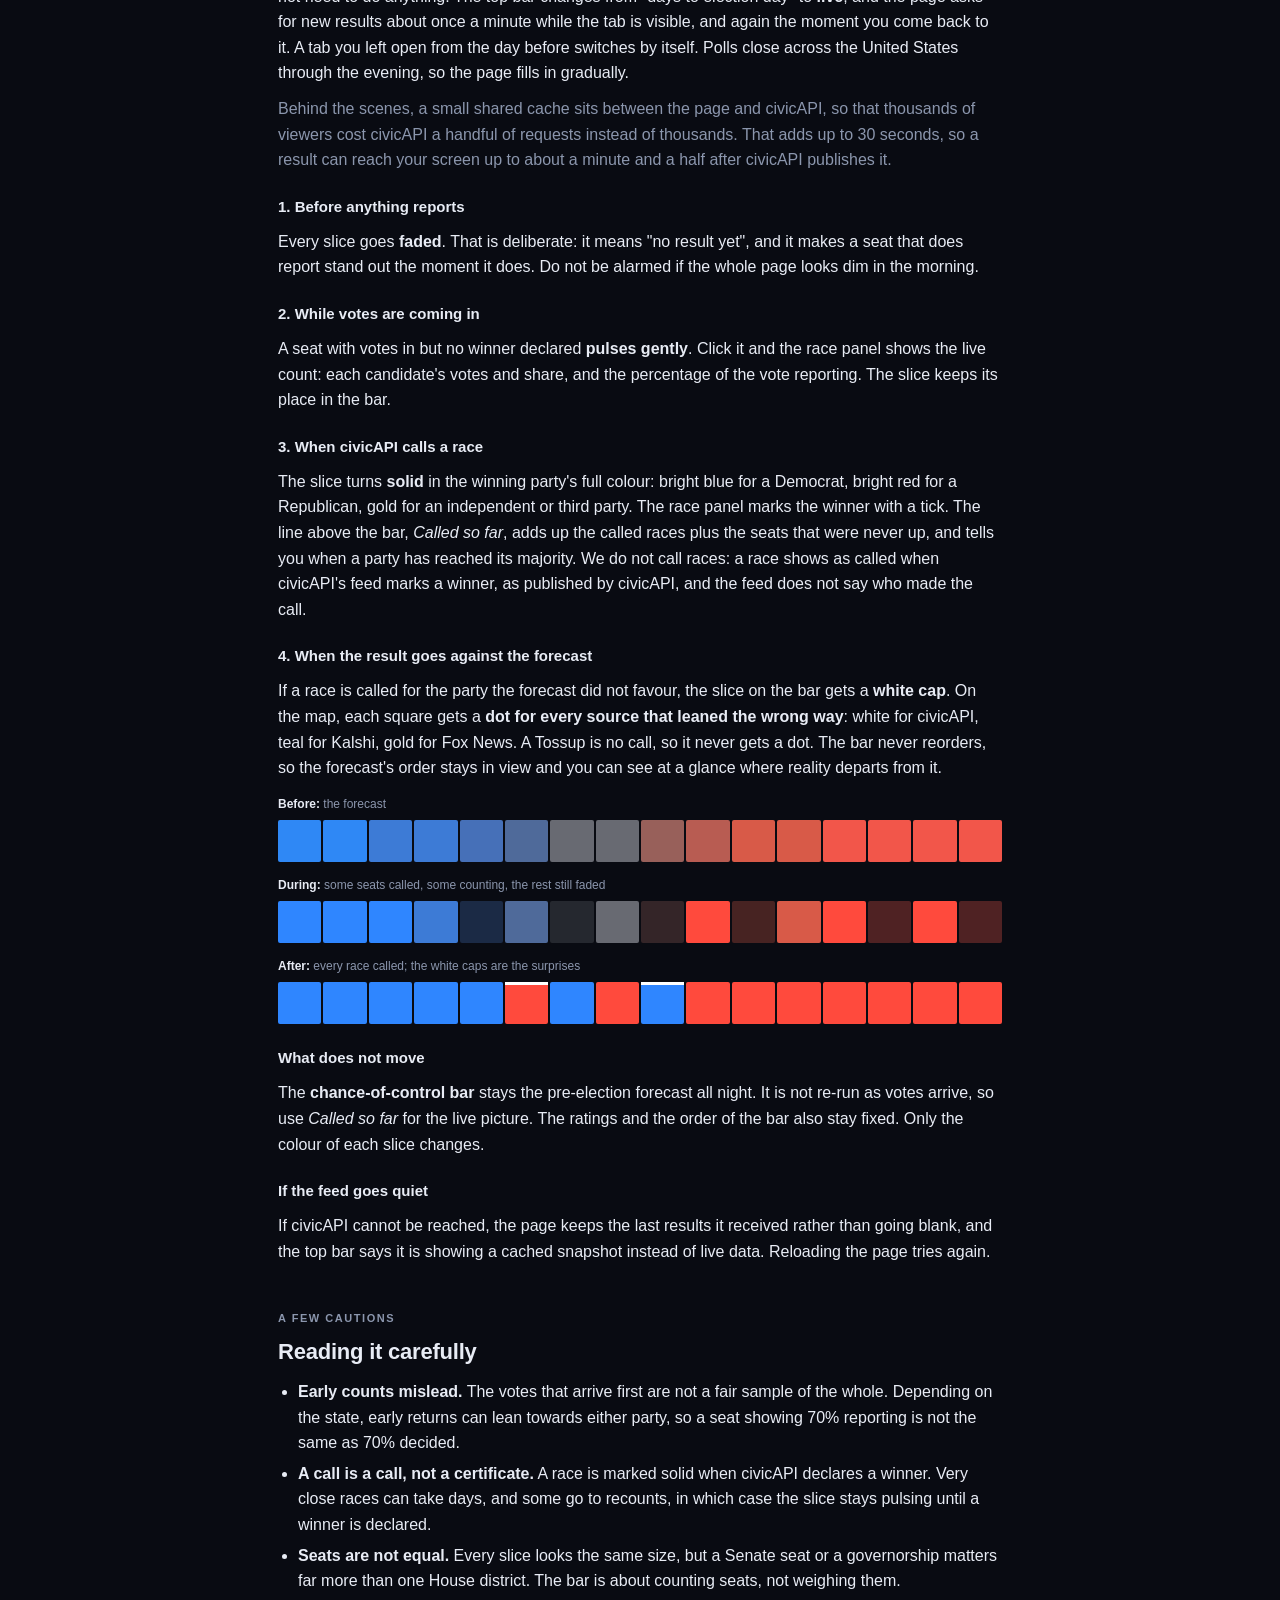
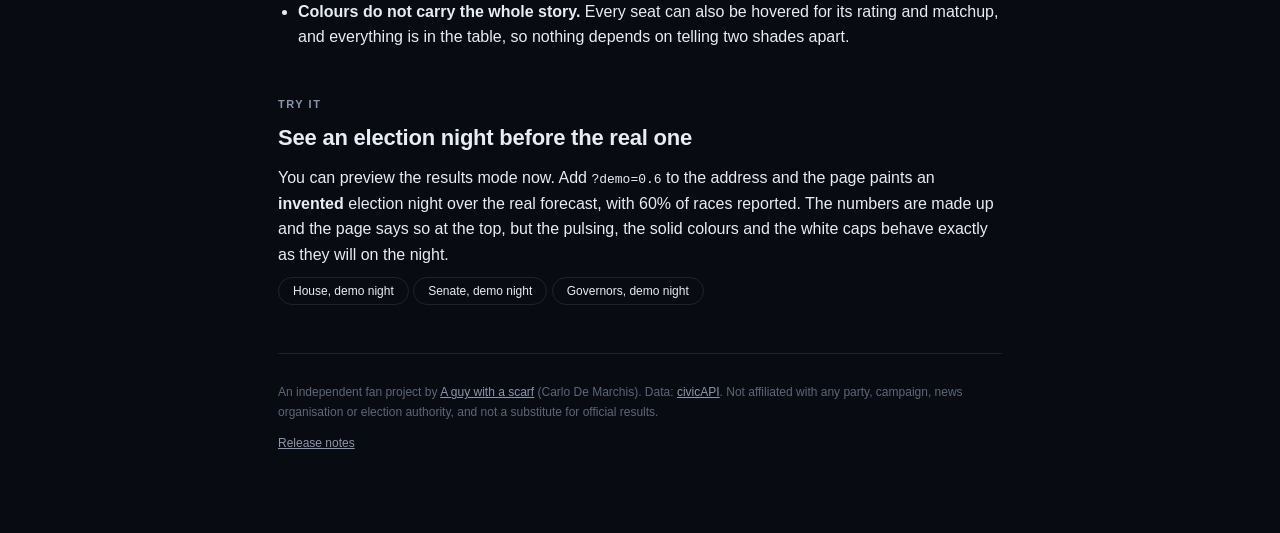
==== commit 6ef1bb06: "Same top bar on every page: shared nav.js/nav.css, current tab highlighted, Map pill on the map Co-A" ====
--- a/help/index.html
+++ b/help/index.html
@@ -22,6 +22,7 @@
 <meta name="twitter:image" content="https://elections.aguywithascarf.com/img/og.png?v=1">
 <!-- Umami --><script>try{/[?&#]noumami\b/.test(location.href)&&localStorage.setItem('umami.disabled','1')}catch(e){}</script><script defer src="https://m.aguywithascarf.com/k.js" data-website-id="da7c4444-fe20-4f84-baaf-47d34355418b"></script>
 <script defer src="https://dataviz.aguywithascarf.com/ver.js"></script><!-- End Umami -->
+<link rel="stylesheet" href="../nav.css">
 <style>
 :root{
   --bg:#090b12; --ink:#e8ecf5; --dim:#8b96ad; --faint:#5d6679;
@@ -36,9 +37,6 @@
   -webkit-font-smoothing:antialiased;line-height:1.6}
 a{color:var(--ink)}
 b,strong{font-weight:700}
-#top{position:sticky;top:0;z-index:20;display:flex;justify-content:space-between;align-items:center;gap:12px;flex-wrap:wrap;
-  padding:10px 16px;background:rgba(9,11,18,.92);backdrop-filter:blur(14px);border-bottom:1px solid var(--line);font-size:12px;color:var(--dim)}
-#top b{color:var(--ink)}
 .pill{border:1px solid var(--line);color:var(--ink);border-radius:99px;padding:6px 14px;text-decoration:none;font-size:12px}
 .pill:hover{border-color:rgba(150,166,205,.4)}
 .pill.on{background:var(--ink);color:#0a0d14;font-weight:700;border-color:var(--ink)}
@@ -90,10 +88,7 @@
 </style>
 </head>
 <body>
-<div id="top">
-  <span><b>US Midterms 2026</b> · Guide</span>
-  <a class="pill on" href="../">← Back to the page</a>
-</div>
+<script src="../nav.js" data-page="guide" data-ctx="Guide"></script>
 
 <main>
   <h1>How to read the midterms page</h1>
--- a/nav.css
+++ b/nav.css
@@ -0,0 +1,32 @@
+/* The shared top bar of the sub-pages (scorecard, every source, guide), written by nav.js.
+   The map page carries the same bar inline in index.html: change them together. */
+#topbar,.mod{--pan:rgba(255,255,255,.05);--pan2:rgba(255,255,255,.02);--line:rgba(150,166,205,.15);--ink:#e8ecf5;--dim:#8b96ad}
+#topbar{position:sticky;top:0;z-index:30;display:flex;align-items:center;gap:14px;flex-wrap:wrap;
+  padding:10px 16px;background:rgba(9,11,18,.92);backdrop-filter:blur(14px);border-bottom:1px solid var(--line);font-size:12px;line-height:1.55;font-family:"Helvetica Neue",Helvetica,Arial,sans-serif;font-weight:300}
+#topbar #ctx{color:var(--dim);flex:1 1 220px;min-width:0}
+#topbar #ctx b{color:var(--ink);font-weight:700}
+#topbar .seg{display:flex;gap:6px}
+#topbar .pill{border:1px solid var(--line);background:var(--pan2);color:var(--dim);border-radius:99px;
+  padding:6px 14px;font-size:12px;cursor:pointer;letter-spacing:.02em;text-decoration:none;font-family:inherit;font-weight:300}
+#topbar .pill:hover{color:var(--ink);border-color:rgba(150,166,205,.35)}
+#topbar .pill.on{background:var(--ink);border-color:var(--ink);color:#0a0d14;font-weight:700}
+#topbar .ic{width:30px;height:30px;border-radius:99px;border:1px solid var(--line);background:var(--pan2);color:var(--dim);
+  display:grid;place-items:center;cursor:pointer;padding:0}
+#topbar .ic:hover{color:var(--ink);border-color:rgba(150,166,205,.35)}
+#topbar .ic svg{width:15px;height:15px;fill:none;stroke:currentColor;stroke-width:1.7;stroke-linecap:round;stroke-linejoin:round}
+@media (max-width:700px){#fsBtn{display:none}}
+#credit{color:var(--dim);font-size:11px}
+#credit a{color:inherit;text-decoration:none;border-bottom:1px solid var(--line)}
+#credit a:hover{color:var(--ink)}
+.mod{position:fixed;inset:0;z-index:60;background:rgba(4,6,12,.82);backdrop-filter:blur(7px);display:none;place-items:center;padding:22px;font-family:"Helvetica Neue",Helvetica,Arial,sans-serif;font-weight:300}
+.mod.on{display:grid}
+.mbox{width:min(430px,94vw);max-height:84vh;overflow:auto;background:#0d1019;border:1px solid var(--line);border-radius:20px;padding:22px 24px;color:var(--ink)}
+.mbox h3{font-size:17px;font-weight:700;margin-bottom:12px;color:var(--ink);text-transform:none;letter-spacing:0}
+.mbox p{font-size:12.5px;color:var(--dim);line-height:1.65}
+.mbox p a{color:var(--ink)}
+.applist{display:flex;flex-direction:column;gap:3px}
+.approw{display:grid;grid-template-columns:12px 1fr auto;gap:11px;align-items:center;padding:9px 10px;border-radius:10px;
+  text-decoration:none;color:var(--ink);font-size:12.5px}
+.approw:hover{background:var(--pan)}
+.approw i{width:9px;height:9px;border-radius:99px}
+.approw em{font-style:normal;color:var(--dim);font-size:11px;display:block}
